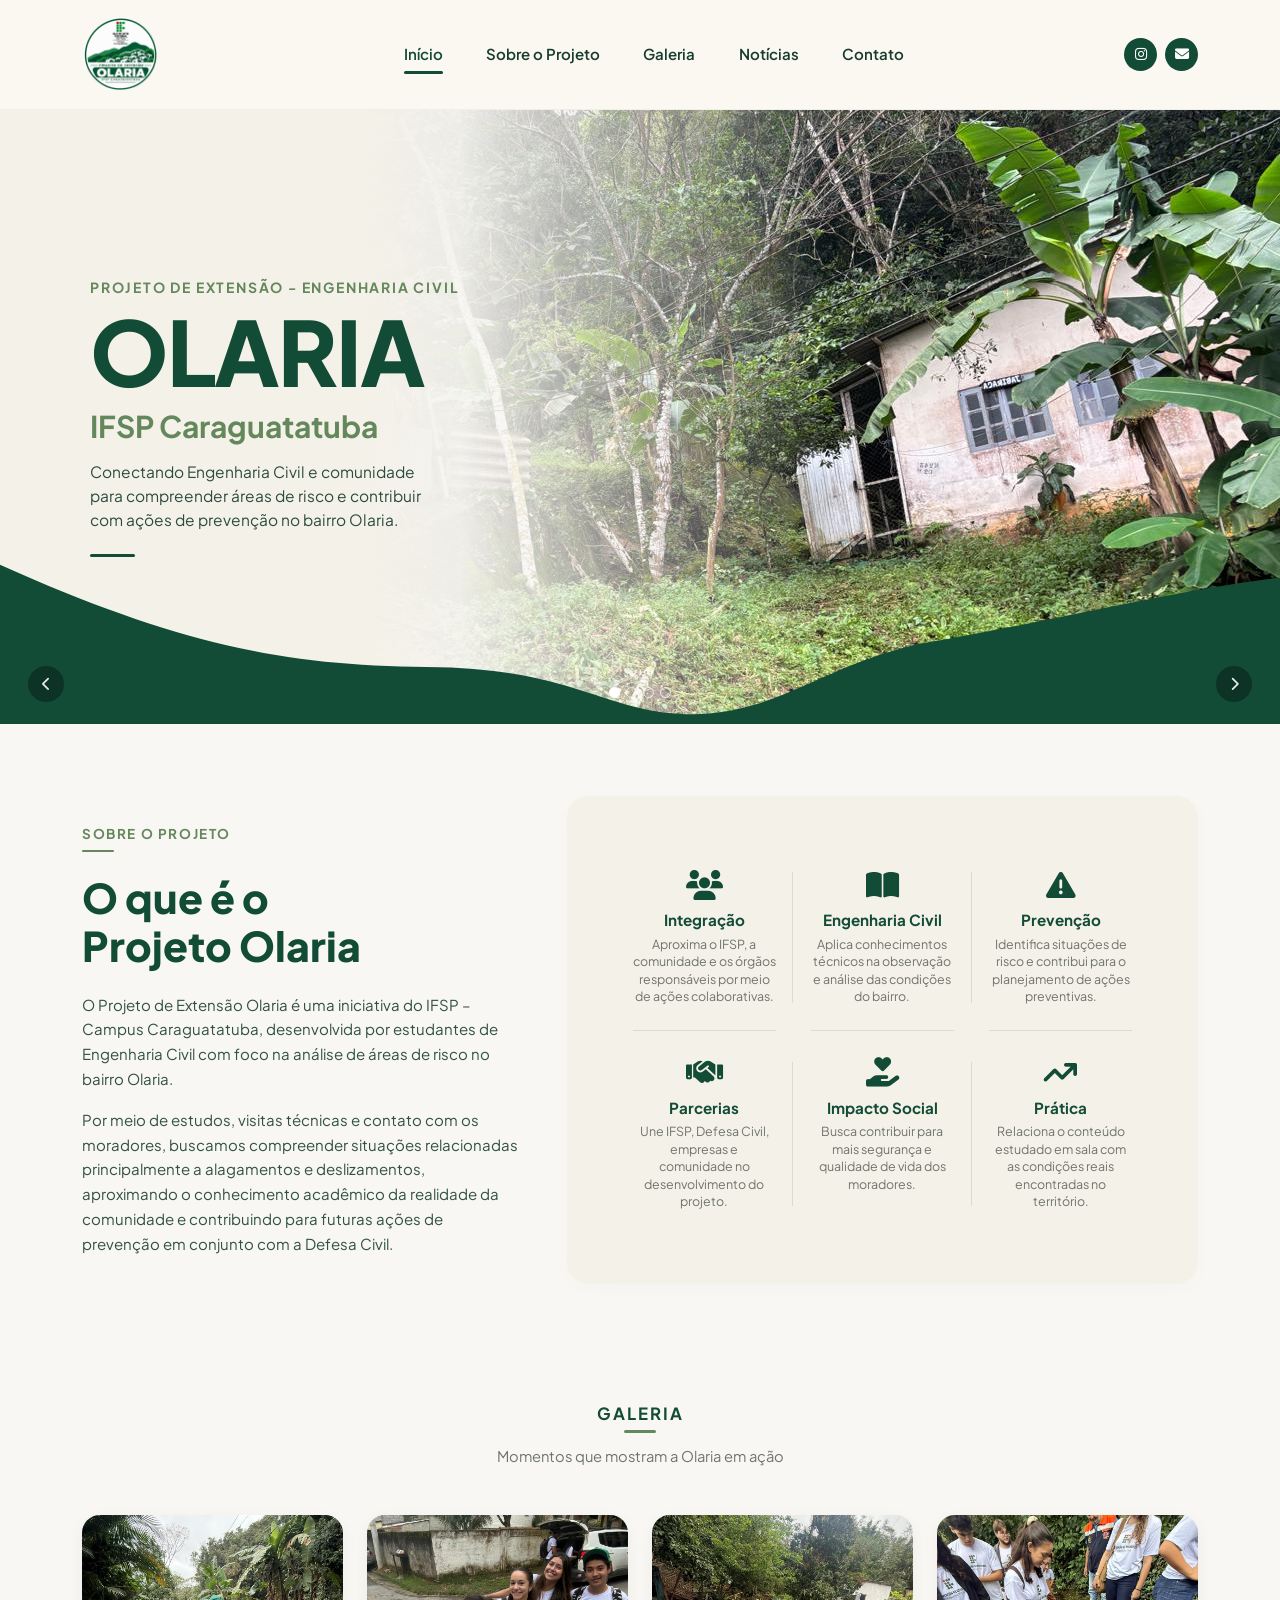
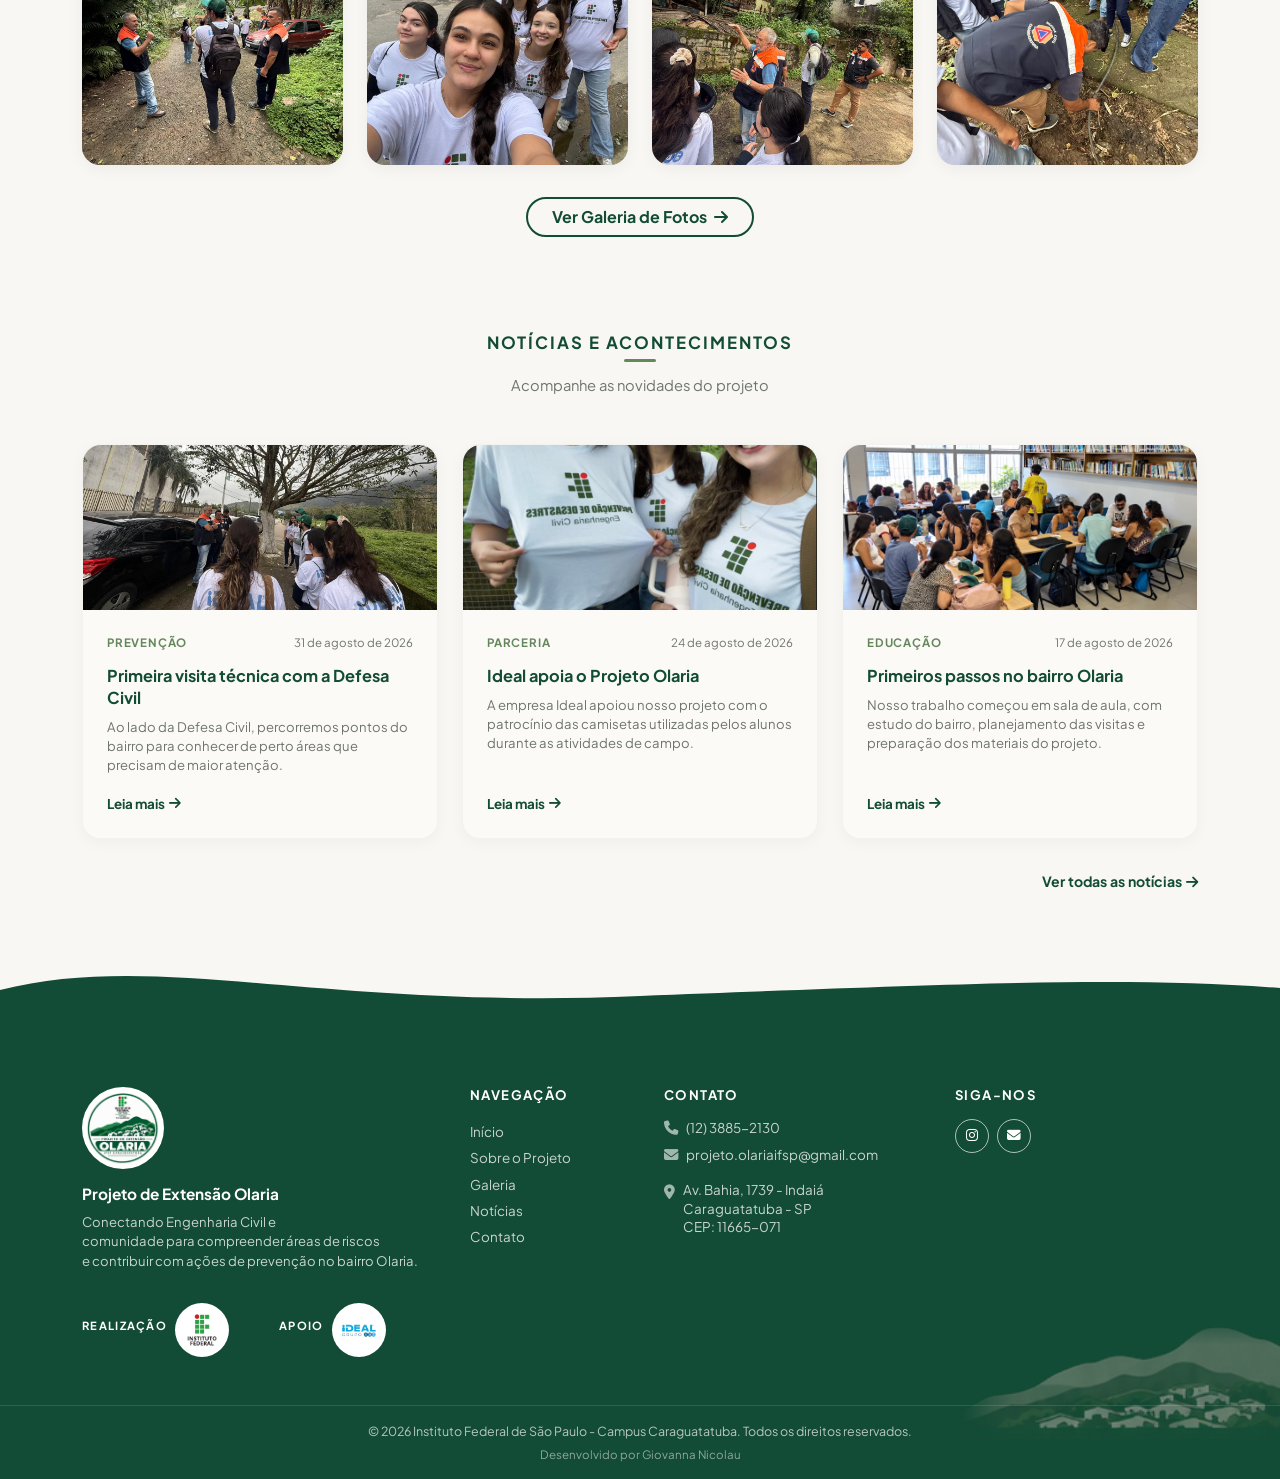
==== index.html @ b172d2f8 "comentei o parceiro2" ====
<!doctype html>
<html lang="pt-br">
  <head>
    <meta charset="UTF-8" />
    <meta name="viewport" content="width=device-width, initial-scale=1.0" />
    <title>Projeto de Extensão Olaria – IFSP Caraguatatuba</title>
    <meta name="description" content="Projeto de Extensão Olaria do IFSP Caraguatatuba: estudantes de Engenharia Civil analisam áreas de risco, alagamentos e deslizamentos no bairro Olaria com a comunidade e a Defesa Civil." />
    <meta name="robots" content="index, follow" />
    <link rel="canonical" href="https://projetoextensaoolaria.vercel.app/" />
    <meta property="og:type" content="website" />
    <meta property="og:locale" content="pt_BR" />
    <meta property="og:title" content="Projeto de Extensão Olaria – IFSP Caraguatatuba" />
    <meta property="og:description" content="Engenharia Civil, comunidade e Defesa Civil juntas na prevenção de riscos no bairro Olaria." />
    <meta property="og:url" content="https://projetoextensaoolaria.vercel.app/" />
    <meta property="og:image" content="https://projetoextensaoolaria.vercel.app/img/galeria22.jpeg" />
    <meta name="twitter:card" content="summary_large_image" />
    <meta name="twitter:title" content="Projeto de Extensão Olaria – IFSP Caraguatatuba" />
    <meta name="twitter:description" content="Conheça as ações de Engenharia Civil e prevenção de riscos no bairro Olaria." />
    <meta name="twitter:image" content="https://projetoextensaoolaria.vercel.app/img/galeria22.jpeg" />
    <script type="application/ld+json">
      {
        "@context": "https://schema.org",
        "@graph": [
          {
            "@type": "EducationalOrganization",
            "@id": "https://projetoextensaoolaria.vercel.app/#projeto",
            "name": "Projeto de Extensão Olaria",
            "description": "Iniciativa do IFSP Caraguatatuba desenvolvida por estudantes de Engenharia Civil para analisar áreas de risco e contribuir com ações de prevenção no bairro Olaria.",
            "url": "https://projetoextensaoolaria.vercel.app/",
            "parentOrganization": {
              "@type": "CollegeOrUniversity",
              "name": "Instituto Federal de São Paulo - Campus Caraguatatuba"
            },
            "sameAs": ["https://www.instagram.com/projeto.olaria_ifsp/"]
          },
          {
            "@type": "WebSite",
            "@id": "https://projetoextensaoolaria.vercel.app/#website",
            "name": "Projeto de Extensão Olaria",
            "url": "https://projetoextensaoolaria.vercel.app/",
            "inLanguage": "pt-BR",
            "publisher": { "@id": "https://projetoextensaoolaria.vercel.app/#projeto" }
          }
        ]
      }
    </script>

    <!-- Google Fonts: Plus Jakarta Sans -->
    <link rel="preconnect" href="https://fonts.googleapis.com" />
    <link rel="preconnect" href="https://fonts.gstatic.com" crossorigin />
    <link
      href="https://fonts.googleapis.com/css2?family=Plus+Jakarta+Sans:wght@400;500;600;700;800&display=swap"
      rel="stylesheet"
    />

    <!-- Bootstrap 5.3.8 CSS CDN -->
    <link
      rel="stylesheet"
      href="https://cdn.jsdelivr.net/npm/bootstrap@5.3.8/dist/css/bootstrap.min.css"
    />

    <!-- Font Awesome 6.7.2 CDN -->
    <link
      rel="stylesheet"
      href="https://cdnjs.cloudflare.com/ajax/libs/font-awesome/6.7.2/css/all.min.css"
    />

    <!-- Estilos Customizados -->
    <link rel="stylesheet" href="style.css" />
  </head>

  <body>
    <!-- ==========================================================================
         CABEÇALHO / NAVEGAÇÃO
         ========================================================================== -->
    <header class="site-header sticky-top">
      <nav
        class="navbar navbar-expand-lg navbar-light py-2 py-lg-3"
        aria-label="Navegação Principal"
      >
        <div
          class="container-xl d-flex align-items-center justify-content-between"
        >
          <!-- LOGOTIPO -->
          <a
            href="#inicio"
            class="navbar-brand p-0 me-2 me-lg-4"
            aria-label="Página Inicial - Projeto Olaria"
          >
            <img
              src="img/logo.png"
              alt="Projeto de Extensão Olaria - IFSP"
              class="navbar-logo"
              width="80"
              height="80"
            />
          </a>

          <!-- BOTÃO MENU MOBILE -->
          <button
            class="navbar-toggler border-0 shadow-none"
            type="button"
            data-bs-toggle="collapse"
            data-bs-target="#menuPrincipal"
            aria-controls="menuPrincipal"
            aria-expanded="false"
            aria-label="Abrir menu de navegação"
          >
            <span class="navbar-toggler-icon"></span>
          </button>

          <!-- LINKS DE NAVEGAÇÃO -->
          <div
            class="collapse navbar-collapse justify-content-center"
            id="menuPrincipal"
          >
            <ul class="navbar-nav gap-lg-3 my-2 my-lg-0 text-center">
              <li class="nav-item">
                <a class="nav-link active fw-semibold" href="index.html">Início</a>
              </li>
              <li class="nav-item">
                <a class="nav-link fw-semibold" href="#sobre"
                  >Sobre o Projeto</a
                >
              </li>
              <li class="nav-item">
                <a class="nav-link fw-semibold" href="galeria.html">Galeria</a>
              </li>
              <li class="nav-item">
                <a class="nav-link fw-semibold" href="noticias.html">Notícias</a>
              </li>
              <li class="nav-item">
                <a class="nav-link fw-semibold" href="#contato">Contato</a>
              </li>
            </ul>
          </div>

          <!-- REDES SOCIAIS -->
          <div class="d-none d-lg-flex align-items-center gap-2">
            <a
              href="https://www.instagram.com/projeto.olaria_ifsp?stkn=ejh3YmtyMnZ1MmV5"
              target="_blank"
              rel="noopener noreferrer"
              class="header-social-btn"
              aria-label="Instagram do projeto"
            >
              <i class="fa-brands fa-instagram"></i>
            </a>

            <a
              href="mailto:projeto.olariaifsp@gmail.com"
              class="header-social-btn"
              aria-label="Enviar e-mail para o projeto"
            >
              <i class="fa-solid fa-envelope"></i>
            </a>
          </div>
        </div>
      </nav>
    </header>

    <main>
      <!-- ==========================================================================
           BANNER PRINCIPAL / CARROSSEL
           ========================================================================== -->
      <section
        id="bannerOlaria"
        class="carousel slide carousel-fade banner"
        data-bs-ride="carousel"
        data-bs-interval="6000"
        aria-label="Destaques do Projeto Olaria"
      >
        <!-- Indicadores (4 bolinhas da base) -->
        <div class="carousel-indicators">
          <button
            type="button"
            data-bs-target="#bannerOlaria"
            data-bs-slide-to="0"
            class="active"
            aria-current="true"
            aria-label="Slide 1"
          ></button>
          <button
            type="button"
            data-bs-target="#bannerOlaria"
            data-bs-slide-to="1"
            aria-label="Slide 2"
          ></button>
          <button
            type="button"
            data-bs-target="#bannerOlaria"
            data-bs-slide-to="2"
            aria-label="Slide 3"
          ></button>
          <button
            type="button"
            data-bs-target="#bannerOlaria"
            data-bs-slide-to="3"
            aria-label="Slide 4"
          ></button>
        </div>

        <div class="carousel-inner">
          <!-- Slide 1 (Fiel ao Mockup) -->
          <div class="carousel-item active">
            <img
              src="img/galeria22.jpeg"
              class="banner-foto img-h position-rb"
              alt="Casas do bairro Olaria cercadas por montanhas e vegetação"
            />

            <div
              class="container-xl h-100 position-relative z-2 d-flex align-items-center"
            >
              <div class="banner-conteudo">
                <p class="banner-etiqueta">PROJETO DE EXTENSÃO - ENGENHARIA CIVIL</p>
                <h1 class="banner-titulo">OLARIA</h1>
                <h2 class="banner-subtitulo">IFSP Caraguatatuba</h2>
                <p class="banner-descricao">
                  Conectando Engenharia Civil e comunidade para compreender áreas de risco e contribuir com ações de prevenção no bairro Olaria.
                </p>
                <div class="banner-detalhe" aria-hidden="true"></div>
              </div>
            </div>
          </div>

          <!-- Slide 2 -->
          <div class="carousel-item">
            <img
              src="img/noticia3.jpeg"
              class="banner-foto"
              alt="Visão panorâmica da comunidade da Olaria"
            />

            <div
              class="container-xl h-100 position-relative z-2 d-flex align-items-center"
            >
              <div class="banner-conteudo">
                <p class="banner-etiqueta">PREVENÇÃO E COMUNIDADE</p>
                <h2 class="banner-titulo">PROTEÇÃO</h2>
                <h3 class="banner-subtitulo">Conhecer para prevenir</h3>
                <p class="banner-descricao">
                  Identificando áreas de risco e aproximando Engenharia Civil, Defesa Civil e comunidade para contribuir com a segurança dos moradores do bairro Olaria.
                </p>
                <div class="banner-detalhe" aria-hidden="true"></div>
              </div>
            </div>
          </div>

          <!-- Slide 3 -->
          <div class="carousel-item">
            <img
              src="img/galeria23.jpeg"
              class="banner-foto position-b img-h"
              alt="Visão panorâmica da comunidade da Olaria"
            />

            <div
              class="container-xl h-100 position-relative z-2 d-flex align-items-center"
            >
              <div class="banner-conteudo">
                <p class="banner-etiqueta">ENGENHARIA E PREVENÇÃO</p>
                <h2 class="banner-titulo">SEGURANÇA</h2>
                <h3 class="banner-subtitulo">Conhecer o território para agir</h3>
                <p class="banner-descricao">
                  Estudamos as áreas de risco do bairro Olaria para compreender situações de alagamento e deslizamento e contribuir com futuras ações de prevenção.
                </p>
                <div class="banner-detalhe" aria-hidden="true"></div>
              </div>
            </div>
          </div>

          <!-- Slide 4 -->
          <div class="carousel-item">
            <img
              src="img/galeria6.jpeg"
              class="banner-foto"
              alt="Visão panorâmica da comunidade da Olaria"
            />

            <div
              class="container-xl h-100 position-relative z-2 d-flex align-items-center"
            >
              <div class="banner-conteudo">
                <p class="banner-etiqueta">CONHECIMENTO EM AÇÃO</p>
                <h2 class="banner-titulo">PREVENÇÃO</h2>
                <h3 class="banner-subtitulo">Engenharia próxima da comunidade</h3>
                <p class="banner-descricao">
                  Levamos o conhecimento da Engenharia Civil para o território, buscando compreender os riscos do bairro e contribuir com soluções ao lado da Defesa Civil e dos moradores.
                </p>
                <div class="banner-detalhe" aria-hidden="true"></div>
              </div>
            </div>
          </div>
        </div>

        <!-- Curva verde orgânica inferior -->
        <svg
          class="banner-onda"
          viewBox="0 0 1440 160"
          preserveAspectRatio="none"
          aria-hidden="true"
        >
          <path
            d="M 0,11 C 200,85 320,105 480,106 C 650,107 680,150 780,150 C 880,150 940,95 1060,81 C 1200,60 1340,32 1440,23 L 1440,160 L 0,160 Z"
          />
        </svg>

        <!-- Botão Slide Anterior -->
        <button
          class="carousel-control-prev"
          type="button"
          data-bs-target="#bannerOlaria"
          data-bs-slide="prev"
          aria-label="Slide anterior"
        >
          <i class="fa-solid fa-chevron-left"></i>
        </button>

        <!-- Botão Próximo Slide -->
        <button
          class="carousel-control-next"
          type="button"
          data-bs-target="#bannerOlaria"
          data-bs-slide="next"
          aria-label="Próximo slide"
        >
          <i class="fa-solid fa-chevron-right"></i>
        </button>
      </section>

      <!-- ==========================================================================
           SEÇÃO: SOBRE O PROJETO
           ========================================================================== -->
      <section id="sobre" class="section-sobre py-5">
        <div class="container-xl py-lg-4">
          <div class="row align-items-center g-4 g-lg-5">
            <!-- Coluna de Texto à Esquerda -->
            <div class="col-lg-5">
              <span class="section-tag">SOBRE O PROJETO</span>
              <div class="section-tag-line"></div>

              <h2 class="sobre-title">O que é o<br />Projeto Olaria</h2>

              <p class="sobre-paragrafo mb-3">
                O Projeto de Extensão Olaria é uma iniciativa do IFSP – Campus Caraguatatuba, desenvolvida por estudantes de Engenharia Civil com foco na análise de áreas de risco no bairro Olaria.
              </p>

              <p class="sobre-paragrafo mb-0">
                Por meio de estudos, visitas técnicas e contato com os moradores, buscamos compreender situações relacionadas principalmente a alagamentos e deslizamentos, aproximando o conhecimento acadêmico da realidade da comunidade e contribuindo para futuras ações de prevenção em conjunto com a Defesa Civil.
              </p>
            </div>

            <!-- Coluna de Destaques à Direita (Grade Bege) -->
            <div class="col-lg-7" id="atividades">
              <div class="sobre-features-card p-3 p-sm-4 p-md-5">
                <div class="sobre-grid">
                  <!-- 1. Integração -->
                  <div class="sobre-grid-item text-center">
                    <i
                      class="fa-solid fa-users sobre-icon"
                      aria-hidden="true"
                    ></i>
                    <h3 class="sobre-item-title">Integração</h3>
                    <p class="sobre-item-desc">
                      Aproxima o IFSP, a comunidade e os órgãos responsáveis por meio de ações colaborativas.
                    </p>
                  </div>

                  <!-- 2. Educação -->
                  <div class="sobre-grid-item text-center">
                    <i
                      class="fa-solid fa-book-open sobre-icon"
                      aria-hidden="true"
                    ></i>
                    <h3 class="sobre-item-title">Engenharia Civil</h3>
                    <p class="sobre-item-desc">
                      Aplica conhecimentos técnicos na observação e análise das condições do bairro.
                    </p>
                  </div>

                  <!-- 3. Sustentabilidade -->
                  <div class="sobre-grid-item text-center">
                    <i class="fa-solid fa-triangle-exclamation sobre-icon" aria-hidden="true"></i>
                    <h3 class="sobre-item-title">Prevenção</h3>
                    <p class="sobre-item-desc">
                      Identifica situações de risco e contribui para o planejamento de ações preventivas.
                    </p>
                  </div>

                  <!-- 4. Parcerias -->
                  <div class="sobre-grid-item text-center">
                    <i
                      class="fa-solid fa-handshake sobre-icon"
                      aria-hidden="true"
                    ></i>
                    <h3 class="sobre-item-title">Parcerias</h3>
                    <p class="sobre-item-desc">
                      Une IFSP, Defesa Civil, empresas e comunidade no desenvolvimento do projeto.
                    </p>
                  </div>

                  <!-- 5. Impacto Social -->
                  <div class="sobre-grid-item text-center">
                    <i
                      class="fa-solid fa-hand-holding-heart sobre-icon"
                      aria-hidden="true"
                    ></i>
                    <h3 class="sobre-item-title">Impacto Social</h3>
                    <p class="sobre-item-desc">
                      Busca contribuir para mais segurança e qualidade de vida dos moradores.
                    </p>
                  </div>

                  <!-- 6. Desenvolvimento Local -->
                  <div class="sobre-grid-item text-center">
                    <i
                      class="fa-solid fa-arrow-trend-up sobre-icon"
                      aria-hidden="true"
                    ></i>
                    <h3 class="sobre-item-title">Prática</h3>
                    <p class="sobre-item-desc">
                      Relaciona o conteúdo estudado em sala com as condições reais encontradas no território.
                    </p>
                  </div>
                </div>
              </div>
            </div>
          </div>
        </div>
      </section>

      <!-- ==========================================================================
           SEÇÃO: GALERIA
           ========================================================================== -->
      <section id="galeria" class="section-galeria py-5">
        <div class="container-xl">
          <!-- Cabeçalho da Seção Centralizado -->
          <div class="text-center mb-4 mb-lg-5">
            <h2 class="section-heading">GALERIA</h2>
            <div class="heading-line mx-auto"></div>
            <p class="section-subtitle mb-0">
              Momentos que mostram a Olaria em ação
            </p>
          </div>

          <!-- Linha com as 4 Imagens + Botão de Avançar -->
          <div class="position-relative">
            <div class="row g-3 g-md-4" id="galeriaRow">
            </div>

            <!-- Botão Circular Verde de Avançar-->
            <!--<button
              class="gallery-nav-btn d-none d-md-flex"
              id="btnGaleriaNext"
              type="button"
              aria-label="Ver mais fotos da galeria"
            >
              <i class="fa-solid fa-arrow-right"></i>
            </button> -->
          </div>

          <!-- Indicadores de Cápsula da Galeria -->
          <!--<div class="gallery-indicators-wrap" id="galeriaIndicators">
            <span
              class="gallery-dot active"
              data-index="0"
              role="button"
              aria-label="Grupo 1 de fotos"
            ></span>
            <span
              class="gallery-dot"
              data-index="1"
              role="button"
              aria-label="Grupo 2 de fotos"
            ></span>
            <span
              class="gallery-dot"
              data-index="2"
              role="button"
              aria-label="Grupo 3 de fotos"
            ></span>
            <span
              class="gallery-dot"
              data-index="3"
              role="button"
              aria-label="Grupo 4 de fotos"
            ></span>
          </div> -->

          <!-- Botão para acessar a página de galeria -->
          <div class="text-center mt-4 pt-2">
            <a
              href="galeria.html"
              class="btn rounded-pill px-4 fw-bold"
              style="border: 2px solid var(--verde-escuro); color: var(--verde-escuro);"
            >
              Ver Galeria de Fotos <i class="fa-solid fa-arrow-right ms-1"></i>
            </a>
          </div>
        </div>
      </section>

      <!-- ==========================================================================
           SEÇÃO: NOTÍCIAS E ACONTECIMENTOS
           ========================================================================== -->
      <section id="noticias" class="section-noticias py-5">
        <div class="container-xl">
          <!-- Cabeçalho Centralizado -->
          <div class="text-center mb-4 mb-lg-5">
            <h2 class="section-heading">NOTÍCIAS E ACONTECIMENTOS</h2>
            <div class="heading-line mx-auto"></div>
            <p class="section-subtitle mb-0">
              Acompanhe as novidades do projeto
            </p>
          </div>

          <!-- Grade de Notícias (Carregada Dinamicamente via JS com foreach: últimas 3 primeiro) -->
          <div class="row g-4" id="containerNoticiasHome">
            <!-- Cards inseridos dinamicamente pelo main.js -->
          </div>

          <!-- Link: Ver todas as notícias -->
          <div class="d-flex justify-content-end mt-4 pt-2">
            <a
              href="noticias.html"
              class="view-all-news fw-bold text-decoration-none"
            >
              Ver todas as notícias <i class="fa-solid fa-arrow-right ms-1"></i>
            </a>
          </div>
        </div>
      </section>
    </main>

    <!-- ==========================================================================
         RODAPÉ (FOOTER)
         ========================================================================== -->
    <!-- Onda superior do rodapé -->
    <svg
      class="footer-onda"
      viewBox="0 0 1440 50"
      preserveAspectRatio="none"
      aria-hidden="true"
    >
      <path
        d="M 0,25 C 180,5 360,35 720,28 C 1080,22 1260,18 1440,24 L 1440,50 L 0,50 Z"
      />
    </svg>

    <footer id="contato" class="site-footer text-white position-relative">
      <div class="container-xl py-5 position-relative z-2">
        <div class="row g-4 g-lg-5 align-items-start">
          <!-- Coluna 1: Logo e Descrição -->
          <div class="col-lg-4 col-md-6">
            <div class="d-flex flex-column">
              <div class="mb-3">
                <img
                  src="img/logo.png"
                  alt="Logotipo do Projeto Olaria"
                  class="footer-logo-img"
                  width="82"
                  height="82"
                />
              </div>

              <h4 class="footer-brand-title fw-bold mb-2">
                Projeto de Extensão Olaria
              </h4>
              <p class="footer-text mb-0">
                Conectando Engenharia Civil e<br />
                comunidade para compreender áreas de riscos<br />
                e contribuir com ações de prevenção no bairro Olaria.
              </p>

              <div class="d-flex" style="gap: 50px;">
                <div class="footer-apoio mt-4 d-flex align-items-center gap-2"><span class="footer-apoio-titulo">REALIZAÇÃO</span>
                  <div class="footer-apoio-logo mt-2">
                    <a href="https://www.ifspcaraguatatuba.edu.br/" target="_blank"><img src="img/ifsp.png" alt="IFSP"/></a>
                  </div> 
                </div>
                <div class="footer-apoio mt-4 d-flex align-items-center gap-2"><span class="footer-apoio-titulo">APOIO</span>
                  <div class="footer-apoio-logo mt-2">
                    <a href="https://idealgrupo.com.br/" target="_blank"><img src="img/parceiro.png" alt="Ideal"/></a>
                  </div>
                  <!-- <div class="footer-apoio-logo mt-2">
                    <a href="https://idealgrupo.com.br/" target="_blank"><img src="img/parceiro2.jpg" alt="Ideal"/></a>
                  </div> -->
                </div>
              </div>
            </div>
          </div>

          <!-- Coluna 2: Navegação -->
          <div class="col-lg-2 col-md-6 col-6">
            <h5 class="footer-col-title fw-bold text-uppercase mb-3">
              NAVEGAÇÃO
            </h5>
            <ul class="list-unstyled footer-links mb-0">
              <li><a href="index.html">Início</a></li>
              <li><a href="#sobre">Sobre o Projeto</a></li>
              <li><a href="#galeria">Galeria</a></li>
              <li><a href="#noticias">Notícias</a></li>
              <li><a href="#contato">Contato</a></li>
            </ul>
          </div>

          <!-- Coluna 3: Contato -->
          <div class="col-lg-3 col-md-6 col-6">
            <h5 class="footer-col-title fw-bold text-uppercase mb-3">
              CONTATO
            </h5>
            <ul class="list-unstyled footer-contact mb-0">
              <li class="mb-2 d-flex align-items-center">
                <i class="fa-solid fa-phone me-2" aria-hidden="true"></i>
                <span>(12) 3885-2130</span>
              </li>
              <li class="mb-3 d-flex align-items-center">
                <i class="fa-solid fa-envelope me-2" aria-hidden="true"></i>
                <span>projeto.olariaifsp@gmail.com</span>
              </li>
              <li class="d-flex align-items-start">
                <i
                  class="fa-solid fa-location-dot me-2 mt-1"
                  aria-hidden="true"
                ></i>
                <span>
                  Av. Bahia, 1739 - Indaiá<br />
                  Caraguatatuba - SP<br />
                  CEP: 11665-071
                </span>
              </li>
            </ul>
          </div>

          <!-- Coluna 4: Siga-nos -->
          <div class="col-lg-3 col-md-6">
            <h5 class="footer-col-title fw-bold text-uppercase mb-3">
              SIGA-NOS
            </h5>
            <div class="d-flex gap-2">
              <a
                href="https://www.instagram.com/projeto.olaria_ifsp?stkn=ejh3YmtyMnZ1MmV5"
                target="_blank"
                rel="noopener noreferrer"
                class="footer-social-btn"
                aria-label="Instagram"
              >
                <i class="fa-brands fa-instagram"></i>
              </a>
              <a
                href="mailto:projeto.olariaifsp@gmail.com"
                class="footer-social-btn"
                aria-label="E-mail"
              >
                <i class="fa-solid fa-envelope"></i>
              </a>
            </div>
          </div>
        </div>
      </div>

      <!-- Direitos Autorais -->
      <div class="footer-bottom py-3 text-center position-relative z-2">
        <div class="container-xl">
          <p class="mb-0 copyright-text">
            © 2026 Instituto Federal de São Paulo - Campus Caraguatatuba. 
            Todos os direitos reservados.
          </p>
          <p class="mb-0 copyright-text" style="padding: 5px 0 0 0;">
            Desenvolvido por Giovanna Nicolau
          </p>
        </div>
      </div>
    </footer>

    <!-- ==========================================================================
         SCRIPTS: BOOTSTRAP 5.3.8 + JS CUSTOMIZADO
         ========================================================================== -->
    <script src="https://cdn.jsdelivr.net/npm/bootstrap@5.3.8/dist/js/bootstrap.bundle.min.js"></script>
    <script src="dados-noticias.js"></script>
    <script src="dados-galeria.js"></script>
    <script src="dados-galeriahome.js"></script>
    <script src="main.js"></script>
  </body>
</html>
---- style.css ----
* {
  margin: 0;
  padding: 0;
  box-sizing: border-box;
}

:root {
  --verde-principal: #0b5d3b;
  --verde-escuro: #124b36;
  --verde-claro: #65875c;
  --verde-medio: #2f7d4a;
  --verde-suave: #6fa56f;

  --off-white: #faf8f1;
  --creme: #f4f1e8;
  --branco: #ffffff;
  --fundo: #f8f7f3;

  --texto-principal: #173b2d;
  --texto-secundario: #6f746e;
}

html {
  scroll-behavior: smooth;
}

body {
  font-family:
    "Plus Jakarta Sans",
    system-ui,
    -apple-system,
    sans-serif;
  background-color: var(--fundo);
  color: var(--texto-principal);
  overflow-x: hidden;
}

/* ==========================================================================
   1. NAVBAR / HEADER
   ========================================================================== */
.site-header {
  background-color: var(--off-white);
  border-bottom: 1px solid rgba(0, 0, 0, 0.04);
  z-index: 1030;
}

.navbar-logo {
  height: clamp(65px, 6vw, 82px);
  width: auto;
  object-fit: contain;
}

.site-header .nav-link {
  color: var(--texto-principal);
  font-size: 0.94rem;
  position: relative;
  padding: 0.5rem 0.85rem !important;
  transition: color 0.2s ease;
}

.site-header .nav-link:hover,
.site-header .nav-link:focus,
.site-header .nav-link.active {
  color: var(--verde-escuro);
}

/* Linha verde do item ativo */
.site-header .nav-link.active::after {
  content: "";
  position: absolute;
  bottom: 0;
  left: 0.85rem;
  right: 0.85rem;
  height: 2.5px;
  background-color: var(--verde-escuro);
  border-radius: 2px;
}

/* Botões circulares das redes sociais no header */
.header-social-btn {
  width: 33px;
  height: 33px;
  border-radius: 50%;
  background-color: var(--verde-escuro);
  color: var(--branco) !important;
  display: inline-flex;
  align-items: center;
  justify-content: center;
  font-size: 0.88rem;
  text-decoration: none;
  transition:
    transform 0.2s ease,
    background-color 0.2s ease;
}

.header-social-btn:hover {
  background-color: var(--verde-principal);
  transform: translateY(-2px);
}

/* ==========================================================================
   2. BANNER / CARROSSEL PRINCIPAL
   ========================================================================== */
.banner {
  position: relative;
  overflow: hidden;
  background-color: var(--fundo);
}

.banner .carousel-item {
  position: relative;
  height: clamp(480px, 48vw, 680px);
}

.img-h{
  transform: scaleX(-1);
}
.banner-foto {
  position: absolute;
  inset: 0;
  width: 100%;
  height: 100%;
  object-fit: cover;

  /* Prioriza um pouco mais a parte direita da fotografia */
  object-position: 62% right;

  /* Garante que a fotografia mantenha suas cores originais */
  opacity: 1;
  filter: none;
}

/* Gradiente de transição entre o fundo claro e a imagem */
.banner .carousel-item::after {
  content: "";
  position: absolute;
  inset: 0;
  z-index: 1;
  background: linear-gradient(
    to right,
    var(--creme) 0%,
    var(--creme) 28%,
    rgba(248, 247, 243, 0.94) 36%,
    rgba(248, 247, 243, 0.55) 48%,
    rgba(248, 247, 243, 0) 65%
  );
}

.banner-conteudo {
  position: relative;
  z-index: 2;
  max-width: 480px;
  padding-left: 0.5rem;
}

.banner-etiqueta {
  color: var(--verde-claro);
  font-size: 14px;
  font-weight: 700;
  letter-spacing: 1.8px;
  text-transform: uppercase;
  margin-bottom: 10px;
}

.banner-titulo {
  color: var(--verde-escuro);
  font-size: clamp(48px, 7vw, 92px);
  line-height: 0.95;
  font-weight: 800;
  letter-spacing: -2px;
  margin-bottom: 14px;
}

.banner-subtitulo {
  color: var(--verde-claro);
  font-size: clamp(20px, 2.4vw, 30px);
  font-weight: 700;
  margin-bottom: 16px;
}

.banner-descricao {
  max-width: 360px;
  font-size: 15.5px;
  line-height: 1.55;
  color: var(--texto-principal);
  opacity: 0.9;
  margin-bottom: 0;
}

.banner-detalhe {
  width: 45px;
  height: 3px;
  margin-top: 22px;
  background: var(--verde-escuro);
  border-radius: 2px;
}

/* Onda orgânica inferior verde escura */
.banner-onda {
  position: absolute;
  bottom: -1px;
  left: 0;
  width: 100%;
  height: 28%;
  min-height: 90px;
  z-index: 3;
  pointer-events: none;
  fill: var(--verde-escuro);
}

/* Setas de navegação do carrossel na base */
.banner .carousel-control-prev,
.banner .carousel-control-next {
  top: auto;
  bottom: 22px;
  width: 36px;
  height: 36px;
  border-radius: 50%;
  background: rgba(0, 0, 0, 0.35);
  opacity: 0.9;
  z-index: 5;
  transition: all 0.2s ease;
  border: none;
}

.banner .carousel-control-prev:hover,
.banner .carousel-control-next:hover {
  background: rgba(0, 0, 0, 0.6);
  opacity: 1;
}

.banner .carousel-control-prev {
  left: 28px;
}

.banner .carousel-control-next {
  right: 28px;
}

.banner .carousel-control-prev i,
.banner .carousel-control-next i {
  font-size: 14px;
  color: var(--branco);
}

/* Indicadores de bolinha na base da onda */
.banner .carousel-indicators {
  bottom: 26px;
  margin-bottom: 0;
  z-index: 5;
  gap: 6px;
}

.banner .carousel-indicators button {
  box-sizing: border-box;
  width: 11px;
  height: 11px;
  margin: 0;
  border: 1.5px solid var(--branco);
  border-radius: 50%;
  background: transparent;
  opacity: 0.75;
  transition: all 0.25s ease;
}

.banner .carousel-indicators button.active {
  background: var(--branco);
  opacity: 1;
}

/* ==========================================================================
   3. SEÇÃO: SOBRE O PROJETO
   ========================================================================== */
.section-sobre {
  background-color: var(--fundo);
}

.section-tag {
  color: var(--verde-claro);
  font-size: 13.5px;
  font-weight: 700;
  letter-spacing: 1.6px;
  display: block;
}

.section-tag-line {
  width: 32px;
  height: 2.5px;
  background-color: var(--verde-claro);
  margin-top: 6px;
  margin-bottom: 22px;
  border-radius: 2px;
}

.sobre-title {
  color: var(--verde-escuro);
  font-size: clamp(2rem, 3.2vw, 2.65rem);
  font-weight: 800;
  line-height: 1.15;
  margin-bottom: 1.5rem;
}

.sobre-paragrafo {
  color: var(--texto-principal);
  font-size: 0.94rem;
  line-height: 1.65;
  opacity: 0.88;
}

/* Card bege com a grade de 6 destaques */
.sobre-features-card {
  background-color: var(--creme);
  border-radius: 22px;
  box-shadow: 0 4px 20px rgba(0, 0, 0, 0.02);
}

.sobre-grid {
  display: grid;
  grid-template-columns: repeat(3, 1fr);
  position: relative;
}

.sobre-grid-item {
  padding: 1.6rem 1.1rem;
  position: relative;
  display: flex;
  flex-direction: column;
  align-items: center;
  justify-content: flex-start;
}

/* Divisórias verticais entre colunas */
.sobre-grid-item:not(:nth-child(3n))::after {
  content: "";
  position: absolute;
  top: 15%;
  right: 0;
  bottom: 15%;
  width: 1px;
  background-color: #dfdacd;
}

/* Divisória horizontal entre linha 1 e linha 2 */
.sobre-grid-item:nth-child(-n + 3)::before {
  content: "";
  position: absolute;
  left: 10%;
  right: 10%;
  bottom: 0;
  height: 1px;
  background-color: #dfdacd;
}

.sobre-icon {
  font-size: 1.85rem;
  color: var(--verde-escuro);
  margin-bottom: 0.75rem;
}

.sobre-item-title {
  font-size: 0.95rem;
  font-weight: 700;
  color: var(--verde-escuro);
  margin-bottom: 0.4rem;
}

.sobre-item-desc {
  font-size: 0.78rem;
  line-height: 1.4;
  color: var(--texto-secundario);
  margin-bottom: 0;
}

/* ==========================================================================
   4. SEÇÃO: GALERIA
   ========================================================================== */
.section-galeria {
  background-color: var(--fundo);
}

.section-heading {
  color: var(--verde-escuro);
  font-size: 1.05rem;
  font-weight: 700;
  letter-spacing: 2px;
  margin-bottom: 6px;
}

.heading-line {
  width: 32px;
  height: 2.5px;
  background-color: var(--verde-claro);
  margin-bottom: 12px;
  border-radius: 2px;
}

.section-subtitle {
  color: var(--texto-secundario);
  font-size: 0.92rem;
}

.gallery-card {
  border-radius: 18px;
  overflow: hidden;
  height: clamp(200px, 20vw, 250px);
  background-color: #e8e5dc;
  box-shadow: 0 4px 15px rgba(0, 0, 0, 0.05);
}

.gallery-card img {
  width: 100%;
  height: 100%;
  object-fit: cover;
  transition: transform 0.35s ease;
}

.gallery-card:hover img {
  transform: scale(1.04);
}

/* Botão de avançar na lateral direita da galeria */
.gallery-nav-btn {
  position: absolute;
  right: -16px;
  top: 50%;
  transform: translateY(-50%);
  width: 38px;
  height: 38px;
  border-radius: 50%;
  background-color: var(--verde-escuro);
  color: var(--branco);
  border: none;
  display: flex;
  align-items: center;
  justify-content: center;
  z-index: 10;
  cursor: pointer;
  box-shadow: 0 4px 12px rgba(18, 75, 54, 0.3);
  transition:
    background-color 0.2s ease,
    transform 0.2s ease;
}

.gallery-nav-btn:hover {
  background-color: var(--verde-principal);
  transform: translateY(-50%) scale(1.05);
}

/* Indicadores da galeria (cápsulas) */
.gallery-indicators-wrap {
  display: flex;
  align-items: center;
  justify-content: center;
  gap: 6px;
  margin-top: 1.5rem;
}

.gallery-dot {
  display: inline-block;
  height: 7px;
  border-radius: 4px;
  cursor: pointer;
  transition: all 0.25s ease;
}

.gallery-dot.active {
  width: 22px;
  background-color: var(--verde-escuro);
}

.gallery-dot:not(.active) {
  width: 10px;
  background-color: #d8d6cc;
}

/* ==========================================================================
   5. SEÇÃO: NOTÍCIAS E ACONTECIMENTOS
   ========================================================================== */
.section-noticias {
  background-color: var(--fundo);
}

.news-card {
  background-color: #fbfaf6;
  border-radius: 18px;
  box-shadow: 0 4px 16px rgba(0, 0, 0, 0.035);
  border: 1px solid rgba(0, 0, 0, 0.03);
  transition:
    transform 0.25s ease,
    box-shadow 0.25s ease;
}

.news-card:hover {
  transform: translateY(-4px);
  box-shadow: 0 8px 24px rgba(0, 0, 0, 0.07);
}

.news-img-wrap {
  height: 165px;
  overflow: hidden;
  border-top-left-radius: 18px;
  border-top-right-radius: 18px;
}

.news-img-wrap img {
  width: 100%;
  height: 100%;
  object-fit: cover;
  transition: transform 0.35s ease;
}

.news-card:hover .news-img-wrap img {
  transform: scale(1.04);
}

.news-category {
  color: var(--verde-claro);
  font-size: 0.72rem;
  letter-spacing: 0.8px;
  font-weight: 700;
}

.news-date {
  color: var(--texto-secundario);
  font-size: 0.72rem;
}

.news-title {
  color: var(--verde-escuro);
  font-size: 1.02rem;
  font-weight: 700;
  line-height: 1.35;
  margin-top: 6px;
  margin-bottom: 8px;
}

.news-desc {
  color: var(--texto-secundario);
  font-size: 0.82rem;
  line-height: 1.45;
  margin-bottom: 1.25rem;
}

.news-link {
  color: var(--verde-escuro);
  font-size: 0.84rem;
  display: inline-flex;
  align-items: center;
  transition:
    color 0.2s ease,
    gap 0.2s ease;
}

.news-link i {
  transition: transform 0.2s ease;
}

.news-link:hover {
  color: var(--verde-principal);
}

.news-link:hover i {
  transform: translateX(4px);
}

.view-all-news {
  color: var(--verde-escuro);
  font-size: 0.88rem;
  display: inline-flex;
  align-items: center;
  transition: color 0.2s ease;
}

.view-all-news i {
  transition: transform 0.2s ease;
}

.view-all-news:hover {
  color: var(--verde-principal);
}

.view-all-news:hover i {
  transform: translateX(4px);
}

cite {
  fonte-size: 15px;
}

/* ==========================================================================
   6. RODAPÉ (FOOTER)
   ========================================================================== */
.footer-onda {
  display: block;
  width: 100%;
  height: 100px;
  fill: var(--verde-escuro);
  margin-bottom: -1px;
}

.site-footer {
  background-color: var(--verde-escuro);
  background-image: url("img/footer_art.png");
  background-repeat: no-repeat;
  background-position: right bottom 2.5rem;
  background-size: auto 130px;
}

.footer-logo-img {
  width: 82px;
  height: 82px;
  border-radius: 50%;
  background-color: var(--branco);
  padding: 3px;
  object-fit: contain;
}

.footer-brand-title {
  font-size: 0.96rem;
  color: var(--branco);
}

.footer-text {
  color: #c9d5ce;
  font-size: 0.82rem;
  line-height: 1.5;
}

.footer-col-title {
  color: var(--branco);
  font-size: 0.82rem;
  letter-spacing: 1.4px;
}

.footer-links a {
  color: #c9d5ce;
  text-decoration: none;
  font-size: 0.84rem;
  line-height: 1.95;
  display: block;
  transition: color 0.2s ease;
}

.footer-links a:hover {
  color: var(--branco);
}

.footer-contact li {
  color: #c9d5ce;
  font-size: 0.84rem;
  line-height: 1.4;
}

.footer-contact i {
  color: #a2b7ab;
  font-size: 0.9rem;
}

.footer-social-btn {
  width: 34px;
  height: 34px;
  border-radius: 50%;
  border: 1.2px solid rgba(255, 255, 255, 0.65);
  color: var(--branco) !important;
  display: inline-flex;
  align-items: center;
  justify-content: center;
  font-size: 0.85rem;
  text-decoration: none;
  transition: all 0.2s ease;
}

.footer-social-btn:hover {
  background-color: rgba(255, 255, 255, 0.2);
  border-color: var(--branco);
  transform: translateY(-2px);
}

.footer-bottom {
  border-top: 1px solid rgba(255, 255, 255, 0.12);
}

.copyright-text {
  color: #b7c7be;
  font-size: 0.78rem;
}

.footer-bottom p:last-child {
  font-size: 0.72rem;
  opacity: 0.75;
}

.footer-apoio-titulo {
  display: block;
  color: #ffffff;
  font-size: 0.7rem;
  font-weight: 700;
  letter-spacing: 1.3px;
}

.footer-apoio-logo {
  width: fit-content;
  padding: 8px 8px;
  background-color: #ffffff;
  border-radius: 50px;
}

.footer-apoio-logo img {
  display: block;
  max-width: 90px;
  max-height: 38px;
  object-fit: contain;
}

.footer-contact span {
  overflow-wrap: anywhere;
  word-break: break-word;
}

/* =========================================
   FORMATAÇÃO DAS NOTÍCIAS
========================================= */
.article-body p {
  text-align: justify;
}

/* Corpo do texto */
.noticia-conteudo {
  font-size: 16px;
  line-height: 1.75;
  color: #333333;
}

/* Parágrafos */
.noticia-conteudo p {
  text-align: justify;
  text-justify: inter-word;
  hyphens: auto;

  margin-top: 0;
  margin-bottom: 18px;

  /* Sem recuo no início do parágrafo */
  text-indent: 0;
}

/* Primeiro parágrafo da notícia */
.noticia-conteudo .subtitulo {
  font-size: 16px;
  line-height: 1.75;
  font-weight: 400;
  text-align: justify;
  margin-bottom: 22px;
}

/* Palavras destacadas */
.noticia-conteudo strong {
  font-weight: 600;
  color: inherit;
}

/* Citação */
.noticia-conteudo blockquote {
  margin: 28px 0;
  padding: 18px 22px;

  background-color: var(--creme);
  border-left: 4px solid var(--verde-escuro);
  border-radius: 8px;
}

/* Texto da citação */
.noticia-conteudo blockquote p {
  margin: 0;

  text-align: left;
  text-indent: 0;

  line-height: 1.65;
  font-weight: 600;

  color: var(--verde-escuro);
}

/* =========================================
   RESPONSIVO
========================================= */

@media (max-width: 768px) {
  .noticia-conteudo {
    font-size: 15px;
    line-height: 1.7;
  }

  .noticia-conteudo .lead {
    font-size: 16px;
  }

  .noticia-conteudo p {
    margin-bottom: 16px;
  }

  .noticia-conteudo blockquote {
    margin: 22px 0;
    padding: 16px 18px;
  }
}

/* ==========================================================================
   7. RESPONSIVIDADE (BOOTSTRAP MEDIA QUERIES)
   ========================================================================== */
@media (max-width: 991.98px) {
  .site-header .nav-link.active::after {
    display: none;
  }
  .site-header .nav-link.active {
    font-weight: 700;
  }
  .site-footer {
    background-size: auto 90px;
  }
}

@media (max-width: 767.98px) {
  .banner .carousel-item {
    height: 600px;
  }

  .banner-foto {
    object-position: 62% center;
  }
  .position-r{
    object-position: left;
  }
  .position-rb{
    object-position: left top;
  }
  .position-b{
    object-position: top center;
  }
  .banner .carousel-item::after {
    background: linear-gradient(
      to bottom,
      var(--fundo) 0%,
      rgba(248, 247, 243, 0.96) 28%,
      rgba(248, 247, 243, 0.72) 43%,
      rgba(248, 247, 243, 0.28) 58%,
      transparent 72%
  );
  }

  .banner-conteudo {
    max-width: 100%;
    padding: 30px 16px 0;
  }

  .banner-titulo {
    font-size: clamp(40px, 11vw, 56px);
  }

  .banner-subtitulo {
    font-size: 22px;
  }

  .banner-onda {
    height: 18%;
  }

  .sobre-grid {
    grid-template-columns: 1fr;
  }

  .sobre-grid-item:not(:nth-child(3n))::after {
    display: none;
  }

  .sobre-grid-item:not(:last-child)::before {
    content: "";
    position: absolute;
    left: 12%;
    right: 12%;
    bottom: 0;
    height: 1px;
    background-color: #dfdacd;
  }

  .gallery-nav-btn {
    display: none !important;
  }

  .site-footer {
    background-image: none;
  }

  .banner .carousel-item > .container-xl {
    height: auto !important;
  }
}
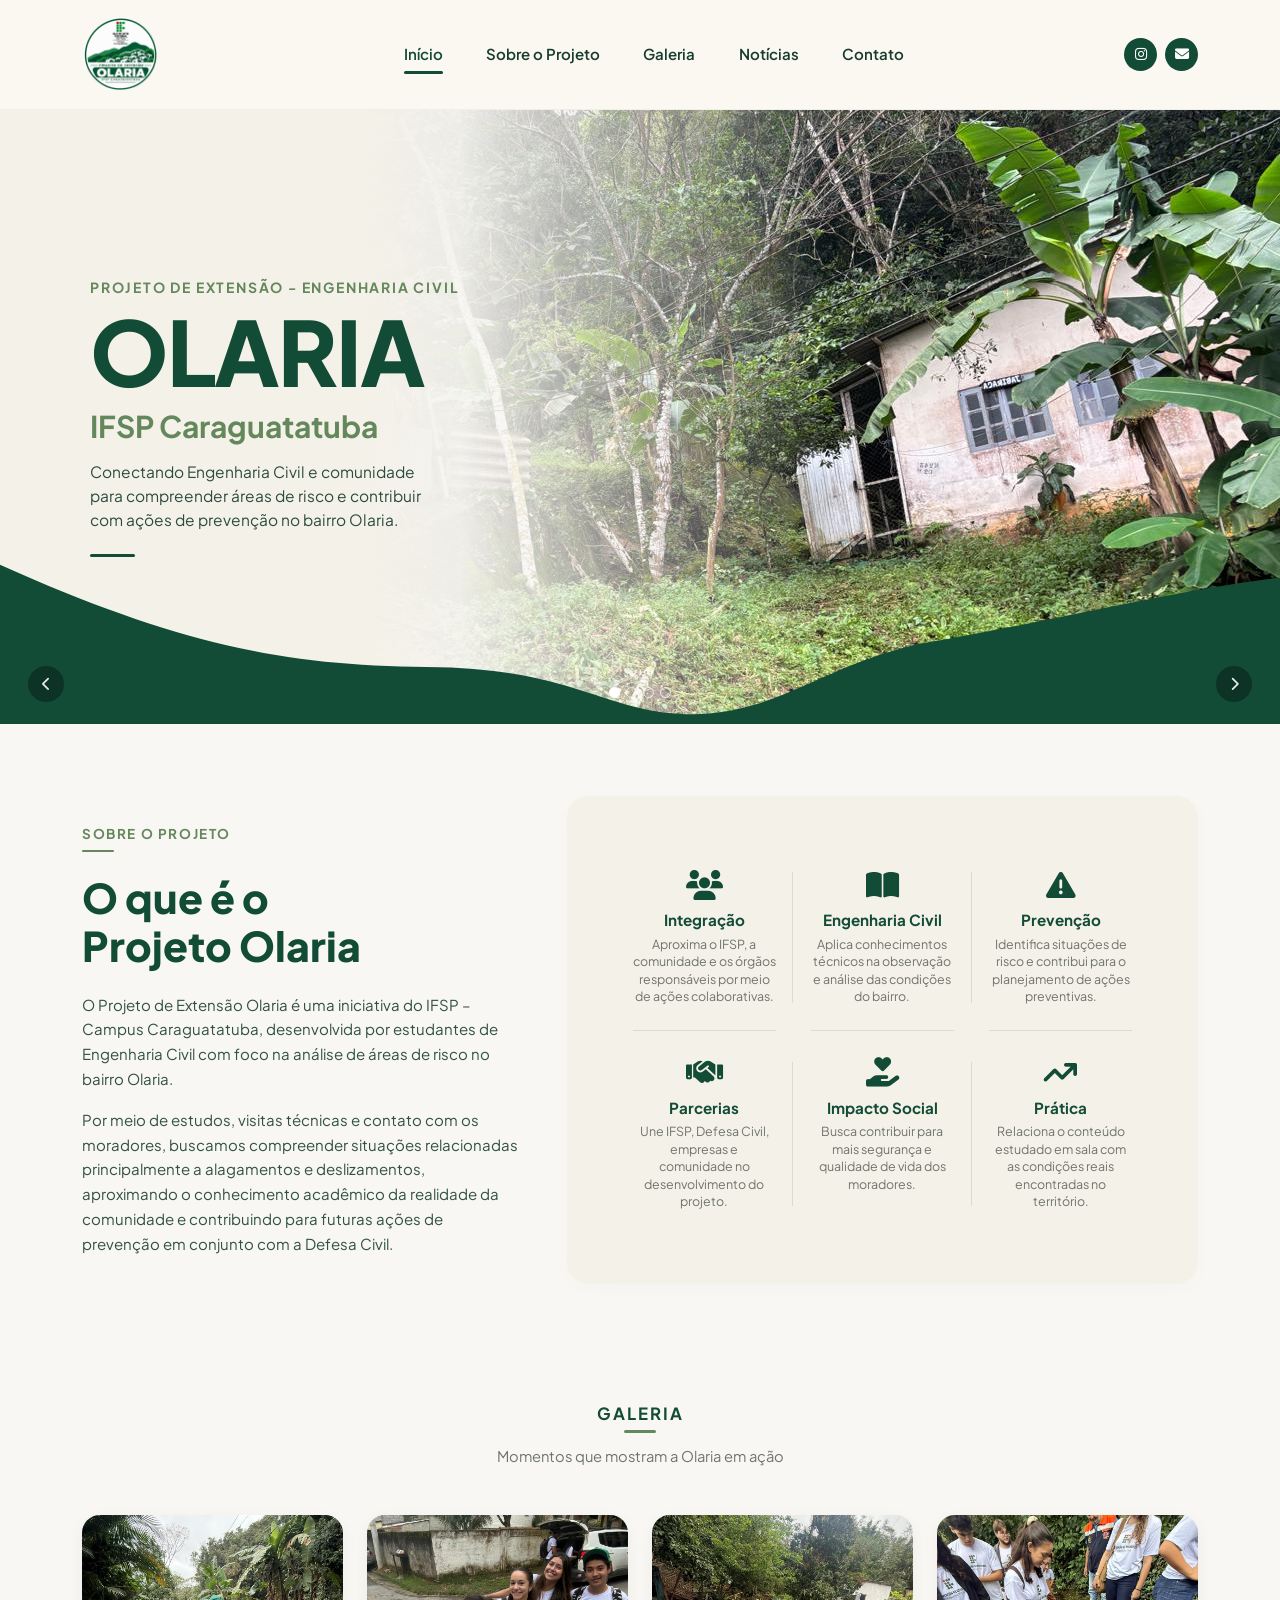
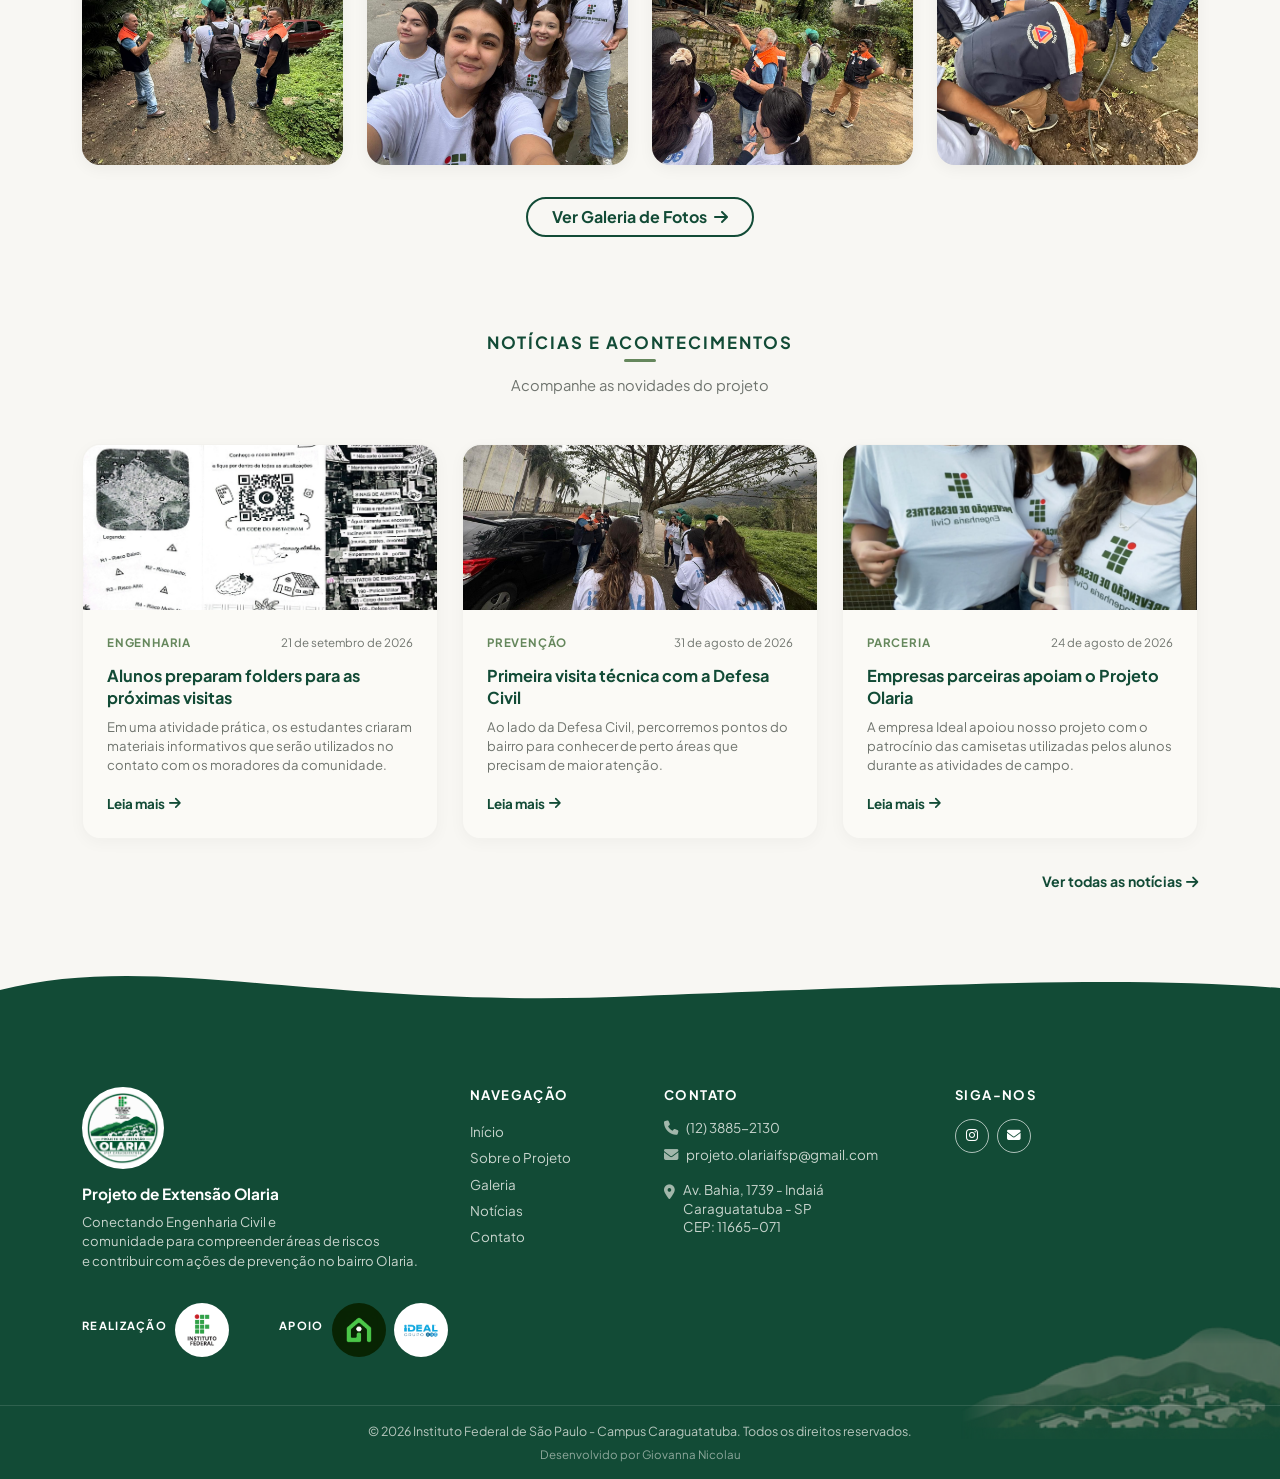
==== commit 8b87291f: "quarta noticia e logo da segunda parceria" ====
--- a/index.html
+++ b/index.html
@@ -580,12 +580,12 @@
                   </div> 
                 </div>
                 <div class="footer-apoio mt-4 d-flex align-items-center gap-2"><span class="footer-apoio-titulo">APOIO</span>
+                  <div class="footer-apoio-logo mt-2" style="background-color: #082403;">
+                    <a href="https://www.instagram.com/litoral.madeiras/" target="_blank"><img src="img/parceiro2.png" alt="Litora Madeiras"/></a>
+                  </div>
                   <div class="footer-apoio-logo mt-2">
                     <a href="https://idealgrupo.com.br/" target="_blank"><img src="img/parceiro.png" alt="Ideal"/></a>
                   </div>
-                  <!-- <div class="footer-apoio-logo mt-2">
-                    <a href="https://idealgrupo.com.br/" target="_blank"><img src="img/parceiro2.jpg" alt="Ideal"/></a>
-                  </div> -->
                 </div>
               </div>
             </div>
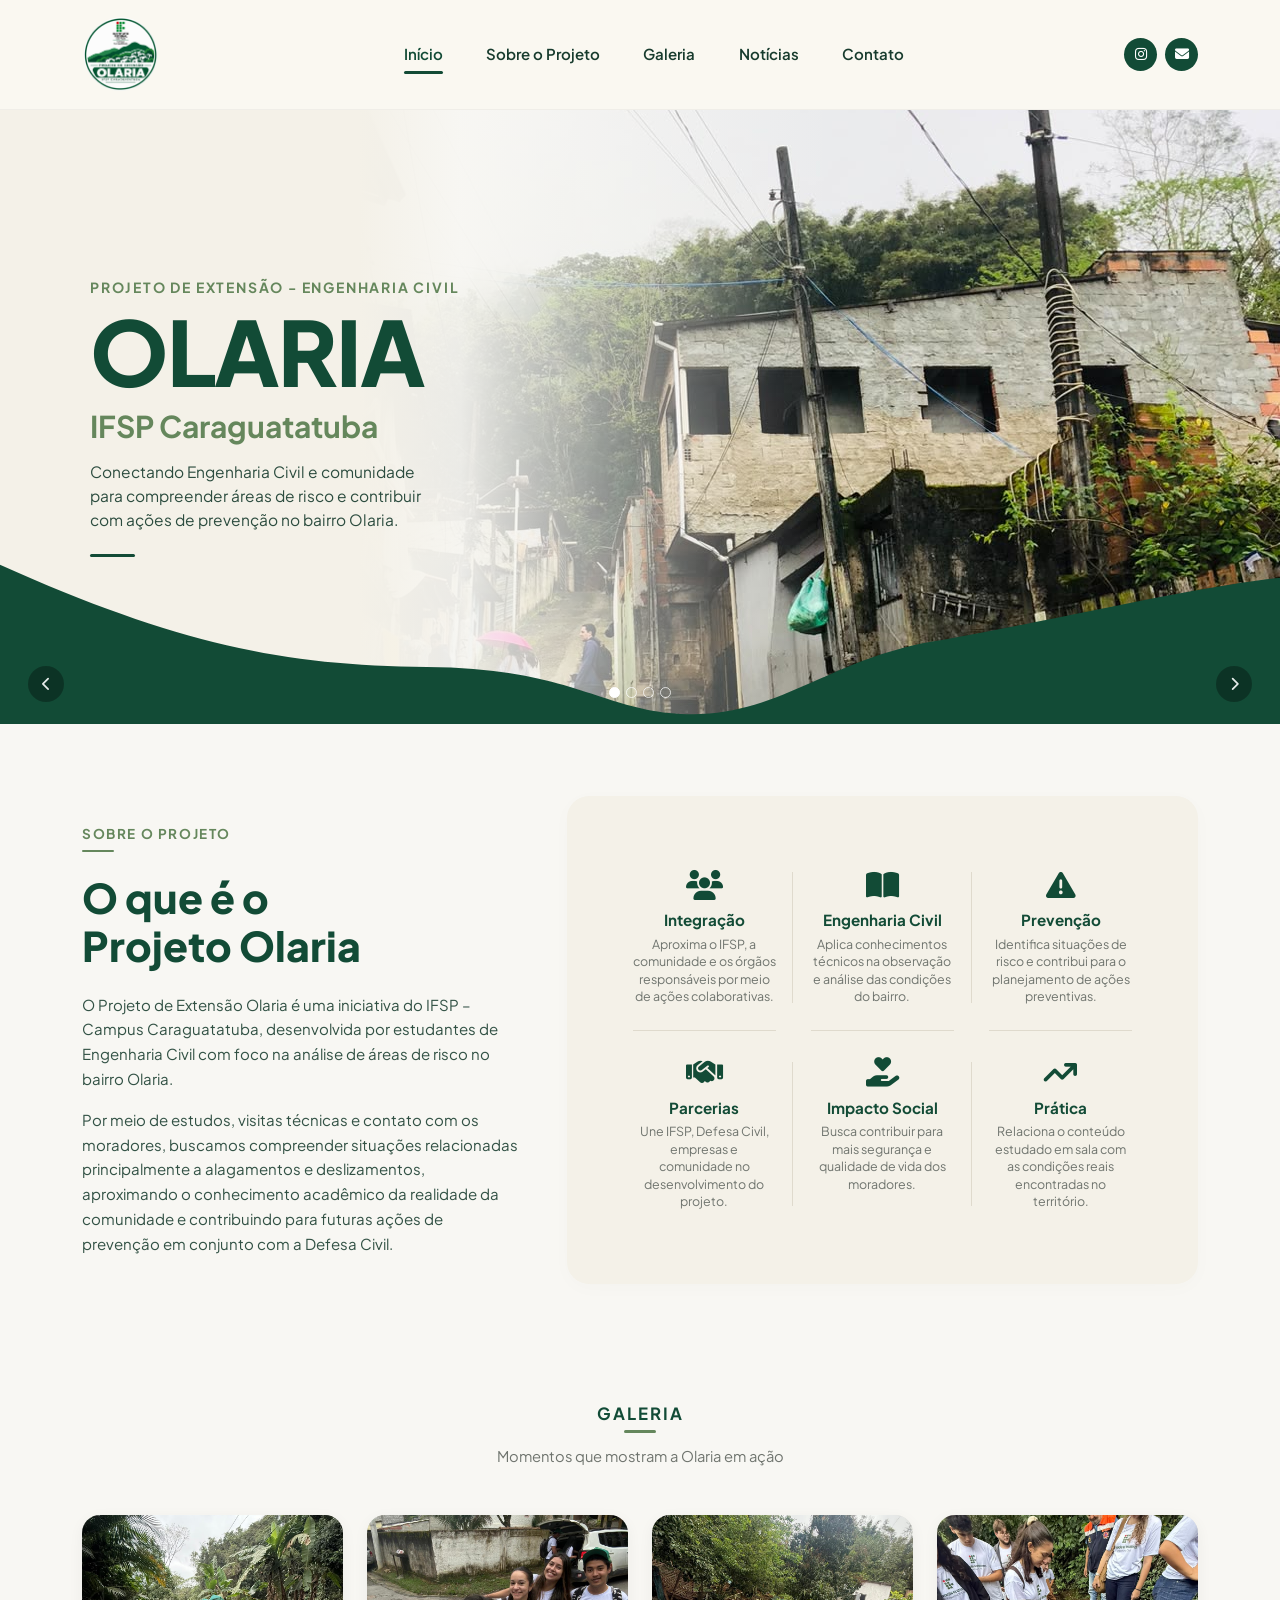
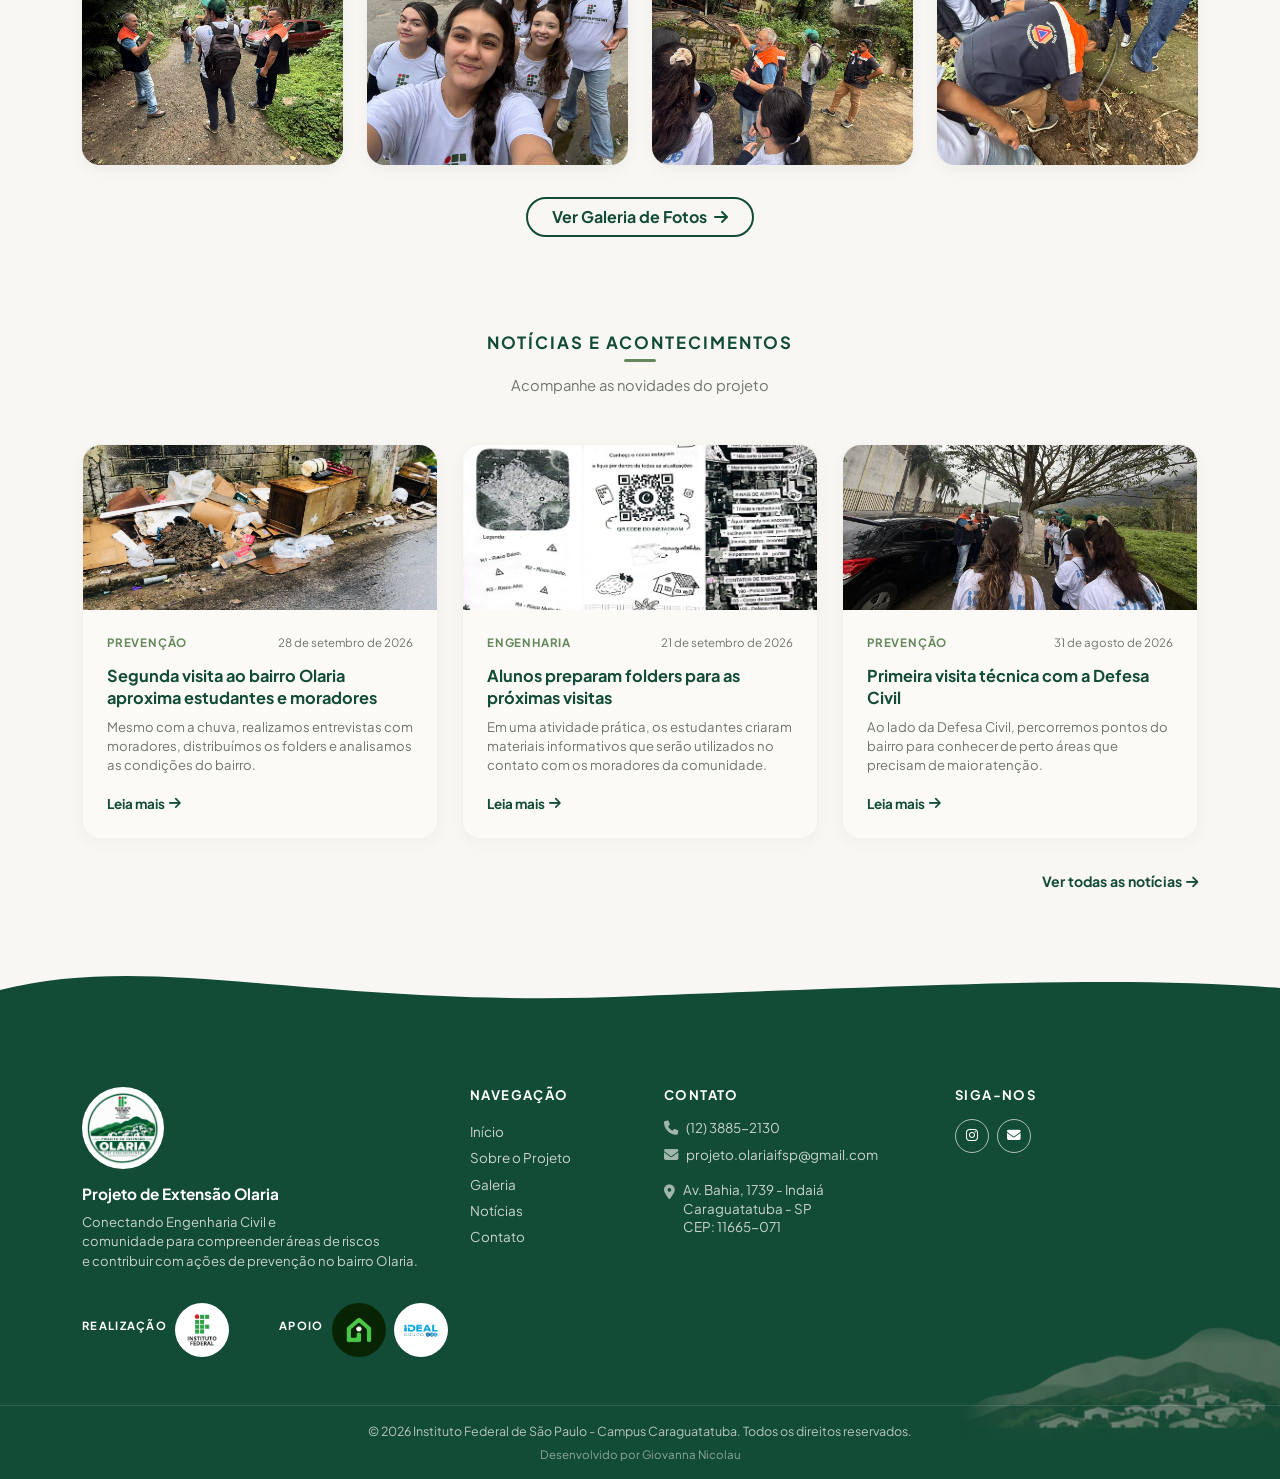
==== commit bba735c3: "new photo in the carroussel" ====
--- a/index.html
+++ b/index.html
@@ -204,7 +204,7 @@
           <!-- Slide 1 (Fiel ao Mockup) -->
           <div class="carousel-item active">
             <img
-              src="img/galeria22.jpeg"
+              src="img/galeria33.jpeg"
               class="banner-foto img-h position-rb"
               alt="Casas do bairro Olaria cercadas por montanhas e vegetação"
             />
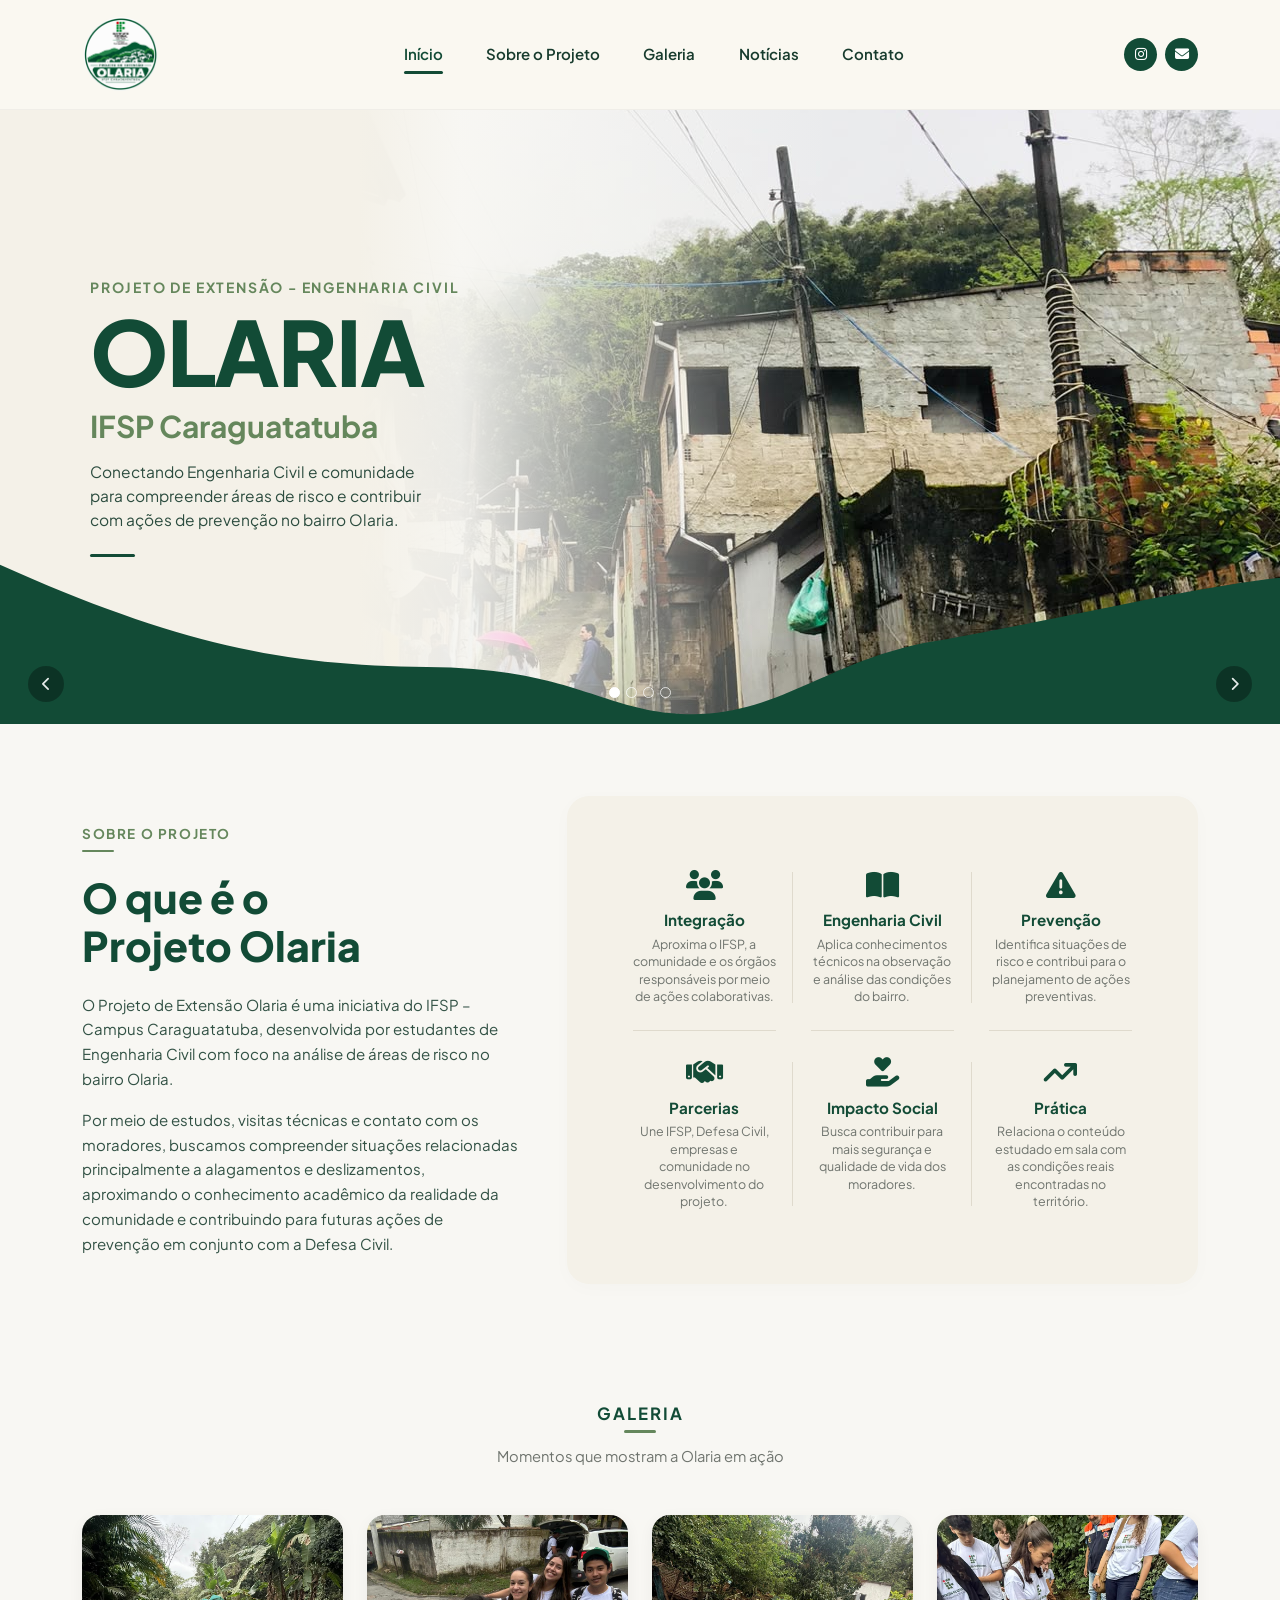
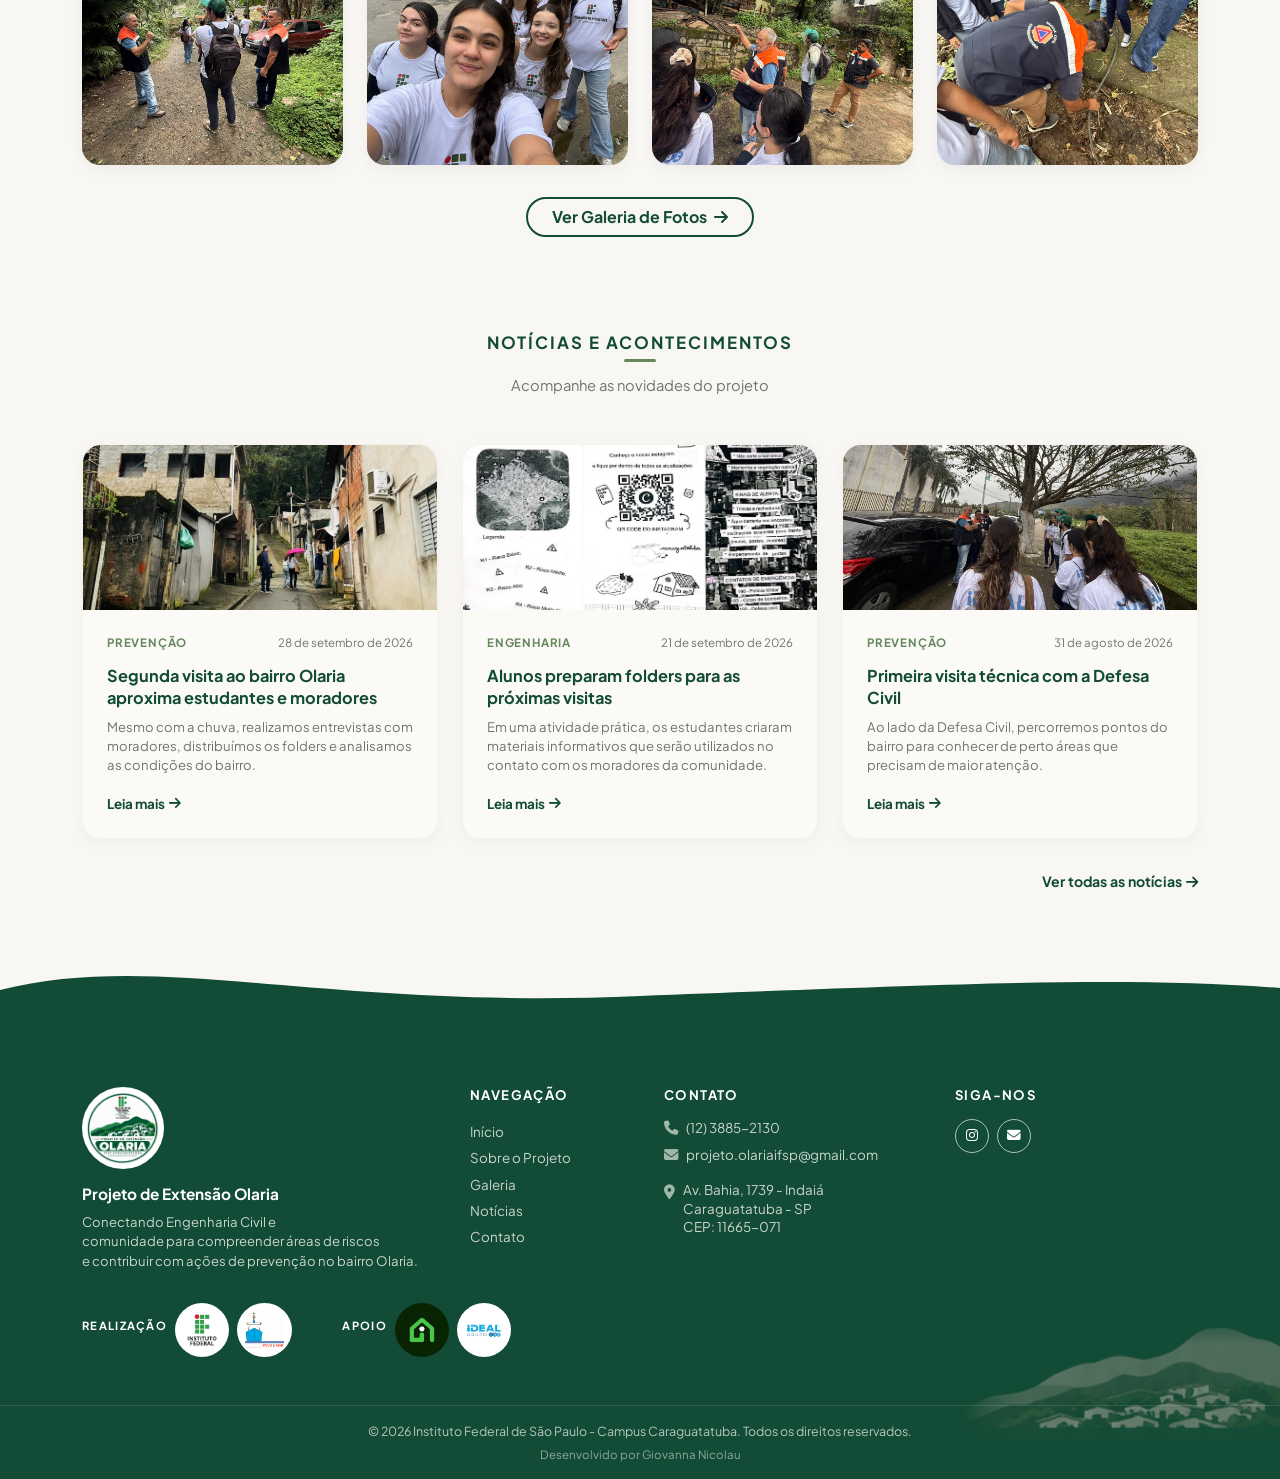
==== commit 547934e6: "nova logo de realização do projeto" ====
--- a/index.html
+++ b/index.html
@@ -578,6 +578,9 @@
                   <div class="footer-apoio-logo mt-2">
                     <a href="https://www.ifspcaraguatatuba.edu.br/" target="_blank"><img src="img/ifsp.png" alt="IFSP"/></a>
                   </div> 
+                  <div class="footer-apoio-logo mt-2">
+                    <a href="https://www.ifspcaraguatatuba.edu.br/" target="_blank"><img src="img/PovoeMar.png" alt="IFSP"/></a>
+                  </div>
                 </div>
                 <div class="footer-apoio mt-4 d-flex align-items-center gap-2"><span class="footer-apoio-titulo">APOIO</span>
                   <div class="footer-apoio-logo mt-2" style="background-color: #082403;">
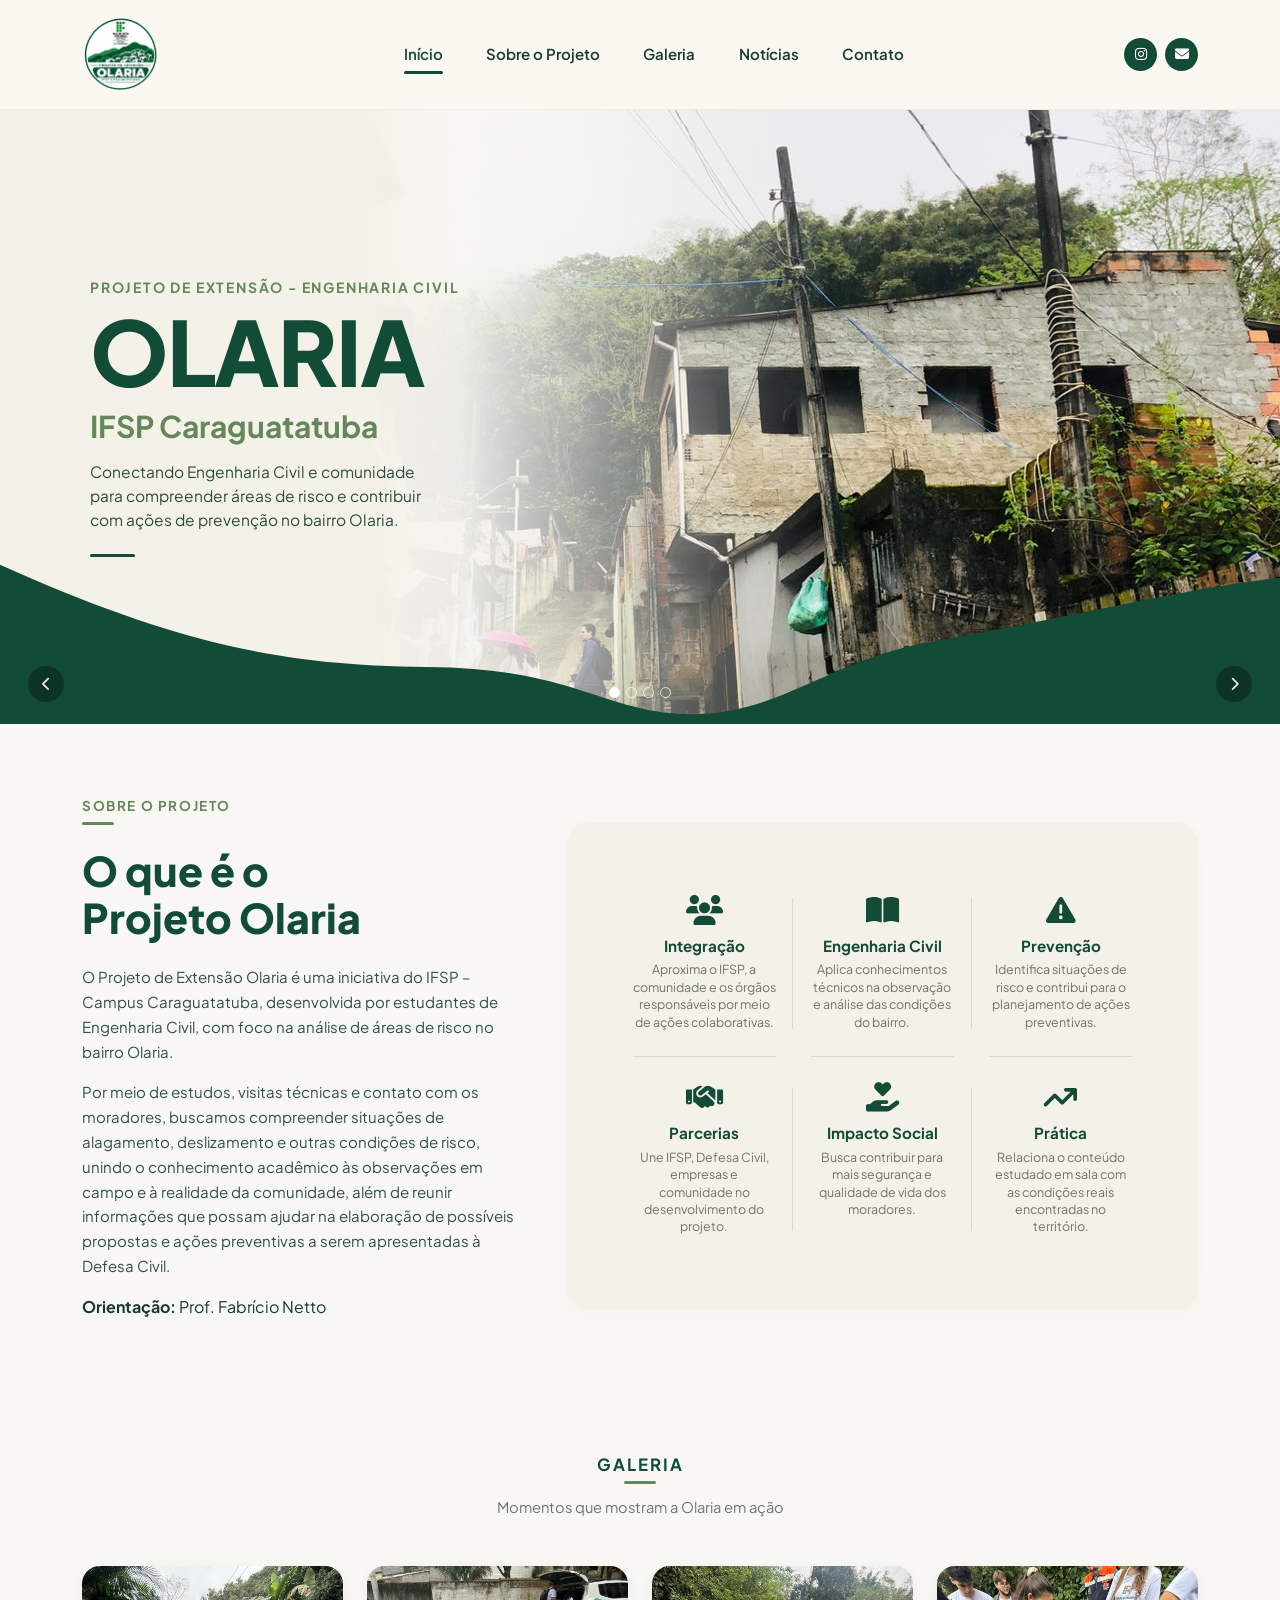
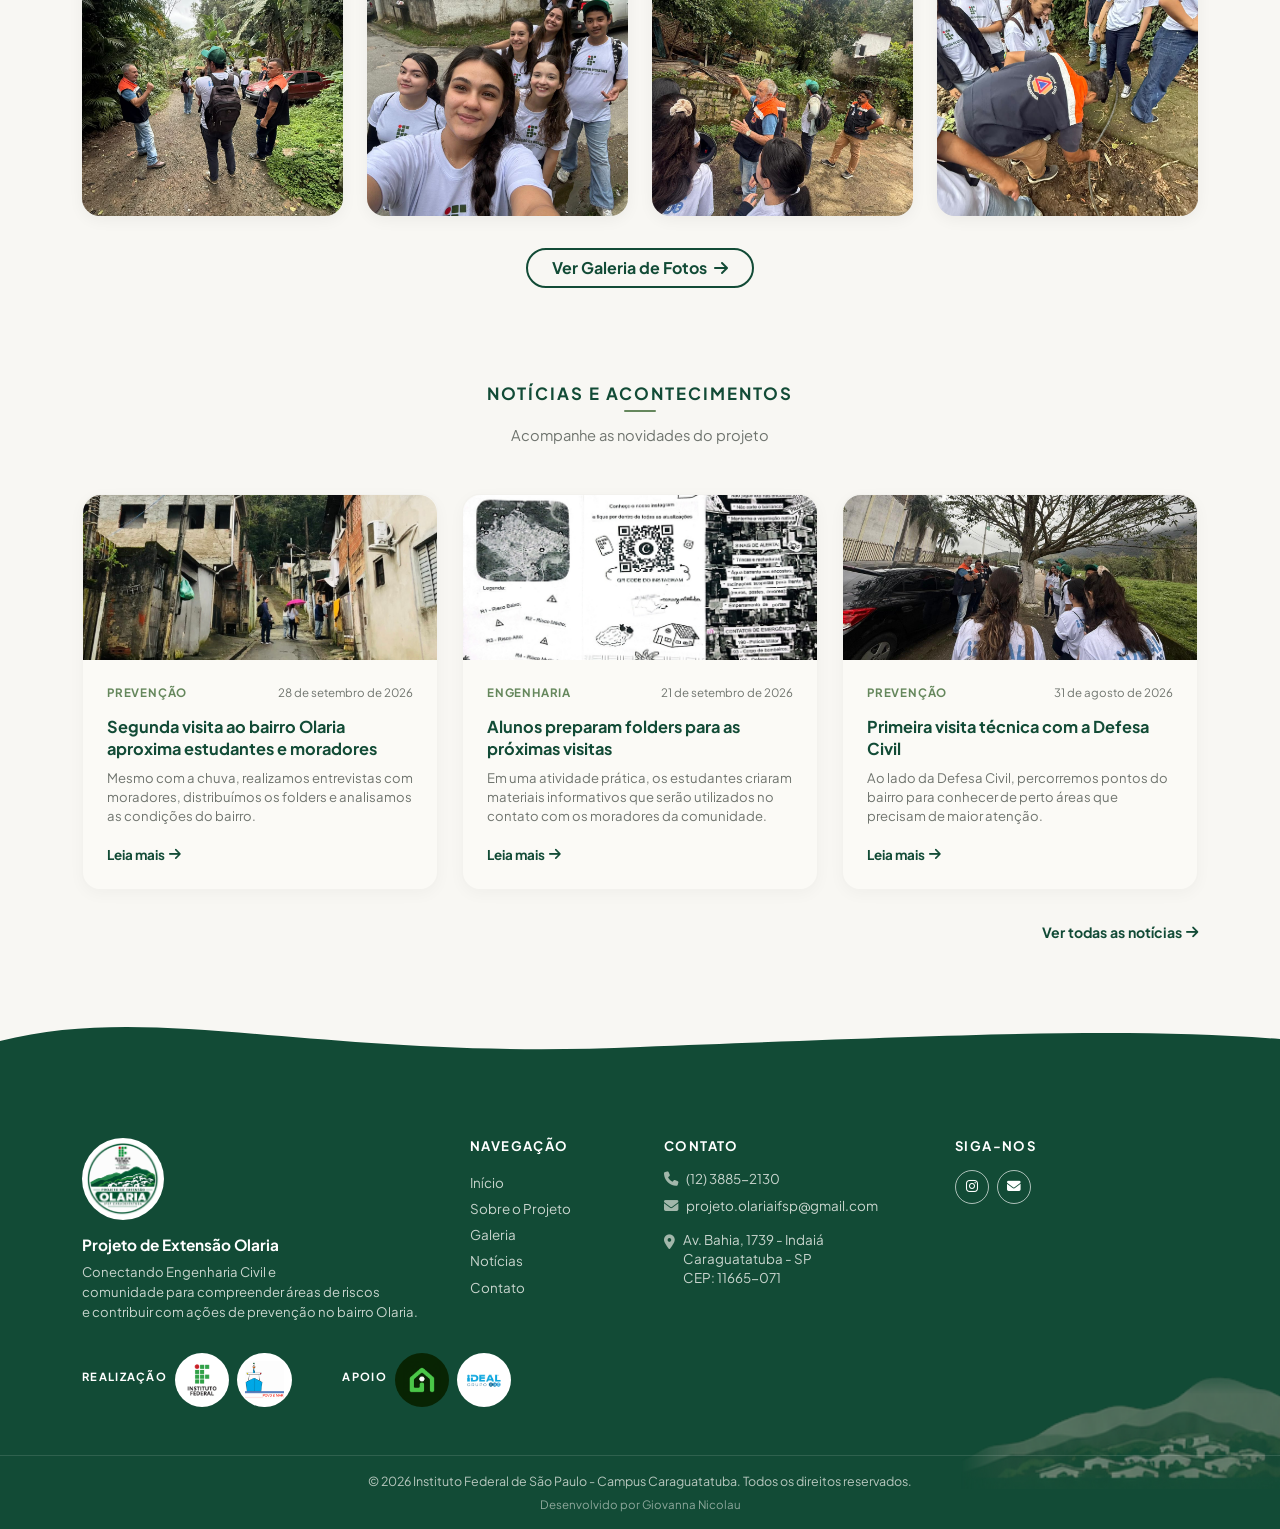
==== commit c55093f5: "add nome do professor orientador" ====
--- a/index.html
+++ b/index.html
@@ -343,12 +343,14 @@
               <h2 class="sobre-title">O que é o<br />Projeto Olaria</h2>
 
               <p class="sobre-paragrafo mb-3">
-                O Projeto de Extensão Olaria é uma iniciativa do IFSP – Campus Caraguatatuba, desenvolvida por estudantes de Engenharia Civil com foco na análise de áreas de risco no bairro Olaria.
+                O Projeto de Extensão Olaria é uma iniciativa do IFSP – Campus Caraguatatuba, desenvolvida por estudantes de Engenharia Civil, com foco na análise de áreas de risco no bairro Olaria.
               </p>
 
-              <p class="sobre-paragrafo mb-0">
-                Por meio de estudos, visitas técnicas e contato com os moradores, buscamos compreender situações relacionadas principalmente a alagamentos e deslizamentos, aproximando o conhecimento acadêmico da realidade da comunidade e contribuindo para futuras ações de prevenção em conjunto com a Defesa Civil.
+              <p class="sobre-paragrafo mb-3">
+                Por meio de estudos, visitas técnicas e contato com os moradores, buscamos compreender situações de alagamento, deslizamento e outras condições de risco, unindo o conhecimento acadêmico às observações em campo e à realidade da comunidade, além de reunir informações que possam ajudar na elaboração de possíveis propostas e ações preventivas a serem apresentadas à Defesa Civil.
               </p>
+
+              <p><b>Orientação:</b> Prof. Fabrício Netto</p>
             </div>
 
             <!-- Coluna de Destaques à Direita (Grade Bege) -->
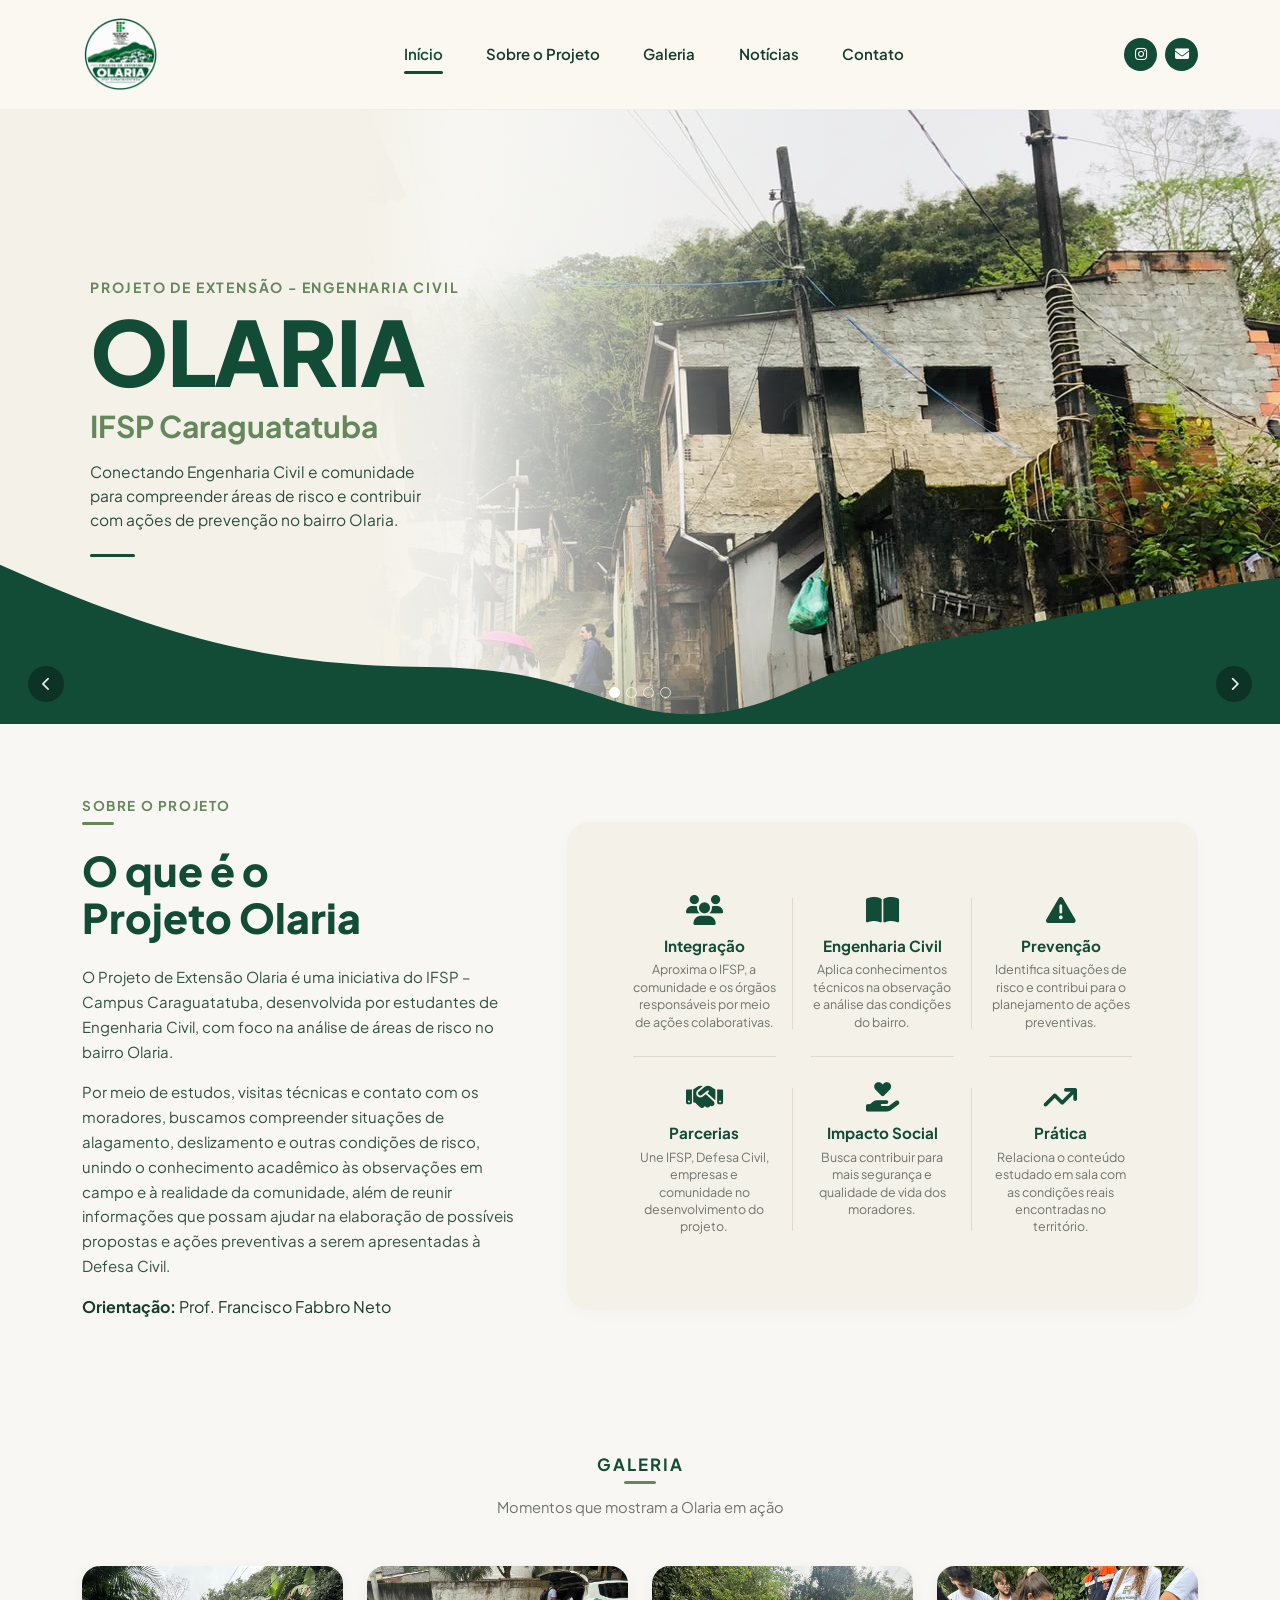
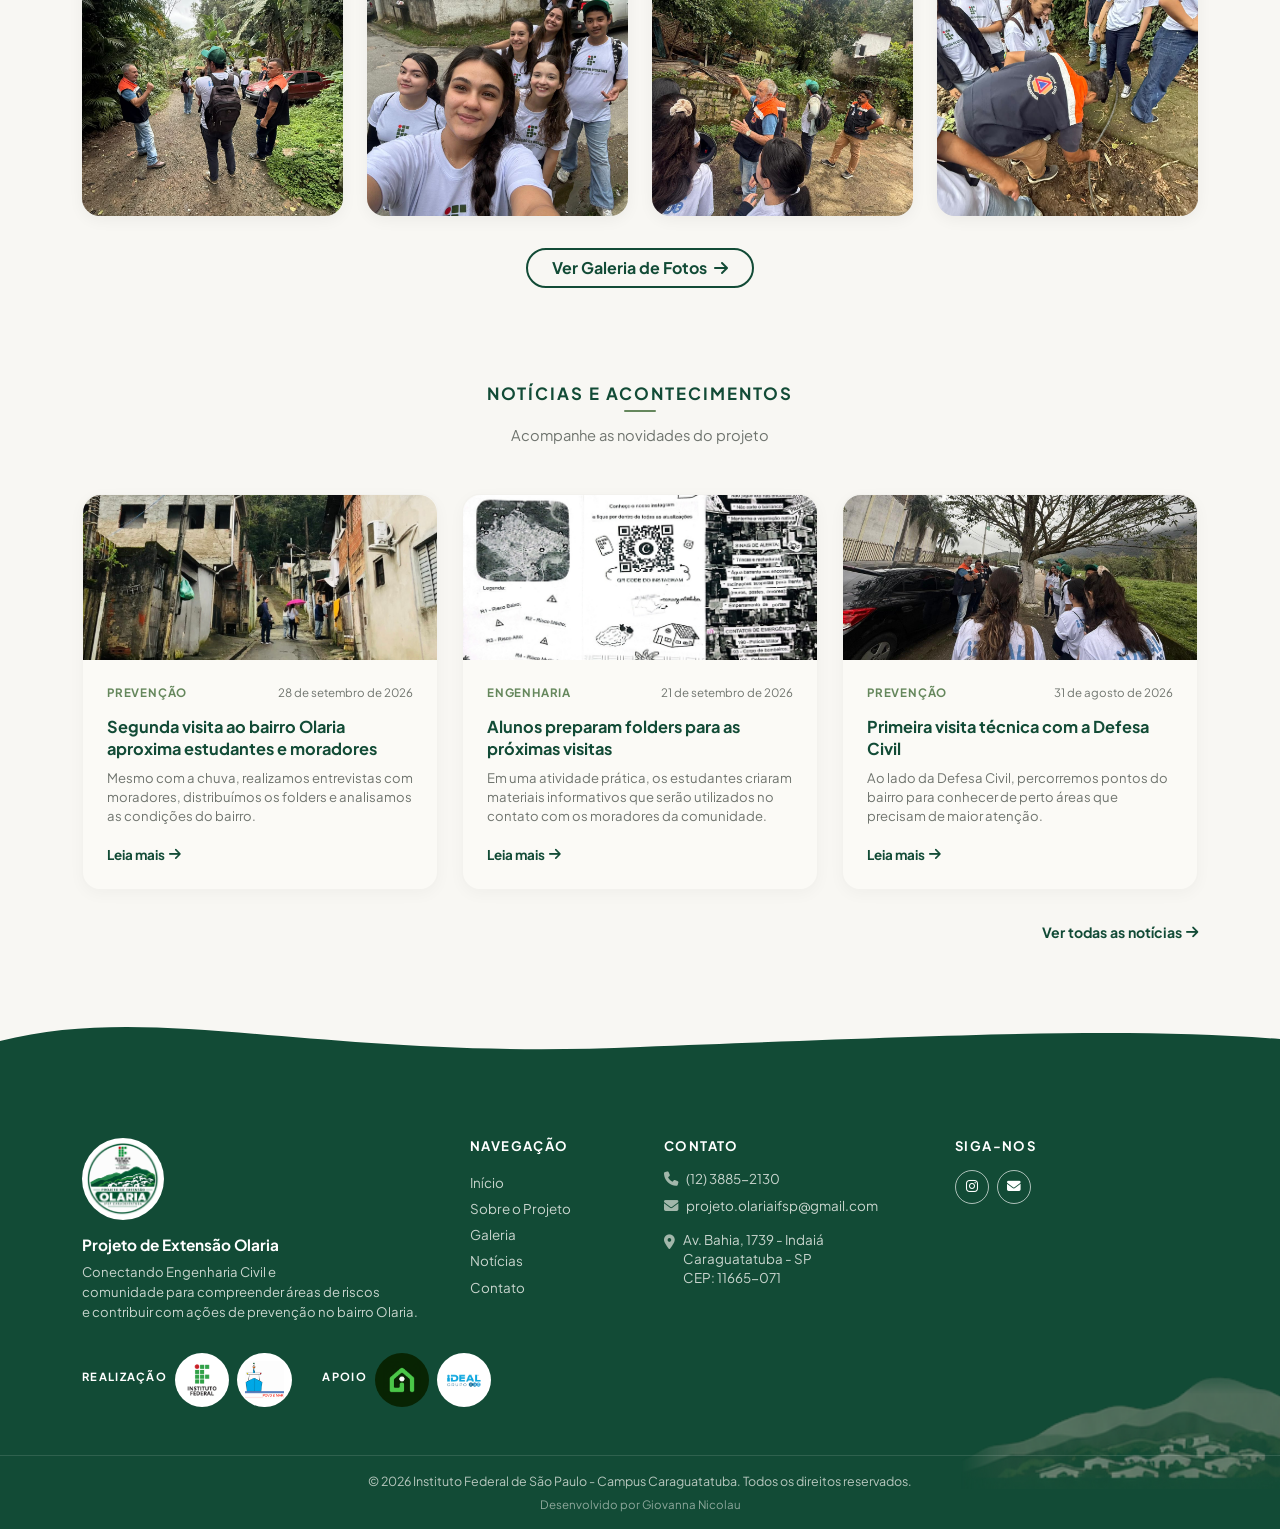
==== commit 33d2e537: "add nome orientador" ====
--- a/index.html
+++ b/index.html
@@ -350,7 +350,7 @@
                 Por meio de estudos, visitas técnicas e contato com os moradores, buscamos compreender situações de alagamento, deslizamento e outras condições de risco, unindo o conhecimento acadêmico às observações em campo e à realidade da comunidade, além de reunir informações que possam ajudar na elaboração de possíveis propostas e ações preventivas a serem apresentadas à Defesa Civil.
               </p>
 
-              <p><b>Orientação:</b> Prof. Fabrício Netto</p>
+              <p><b>Orientação:</b> Prof. Francisco Fabbro Neto</p>
             </div>
 
             <!-- Coluna de Destaques à Direita (Grade Bege) -->
@@ -575,7 +575,7 @@
                 e contribuir com ações de prevenção no bairro Olaria.
               </p>
 
-              <div class="d-flex" style="gap: 50px;">
+              <div class="d-flex" style="gap: 30px;">
                 <div class="footer-apoio mt-4 d-flex align-items-center gap-2"><span class="footer-apoio-titulo">REALIZAÇÃO</span>
                   <div class="footer-apoio-logo mt-2">
                     <a href="https://www.ifspcaraguatatuba.edu.br/" target="_blank"><img src="img/ifsp.png" alt="IFSP"/></a>
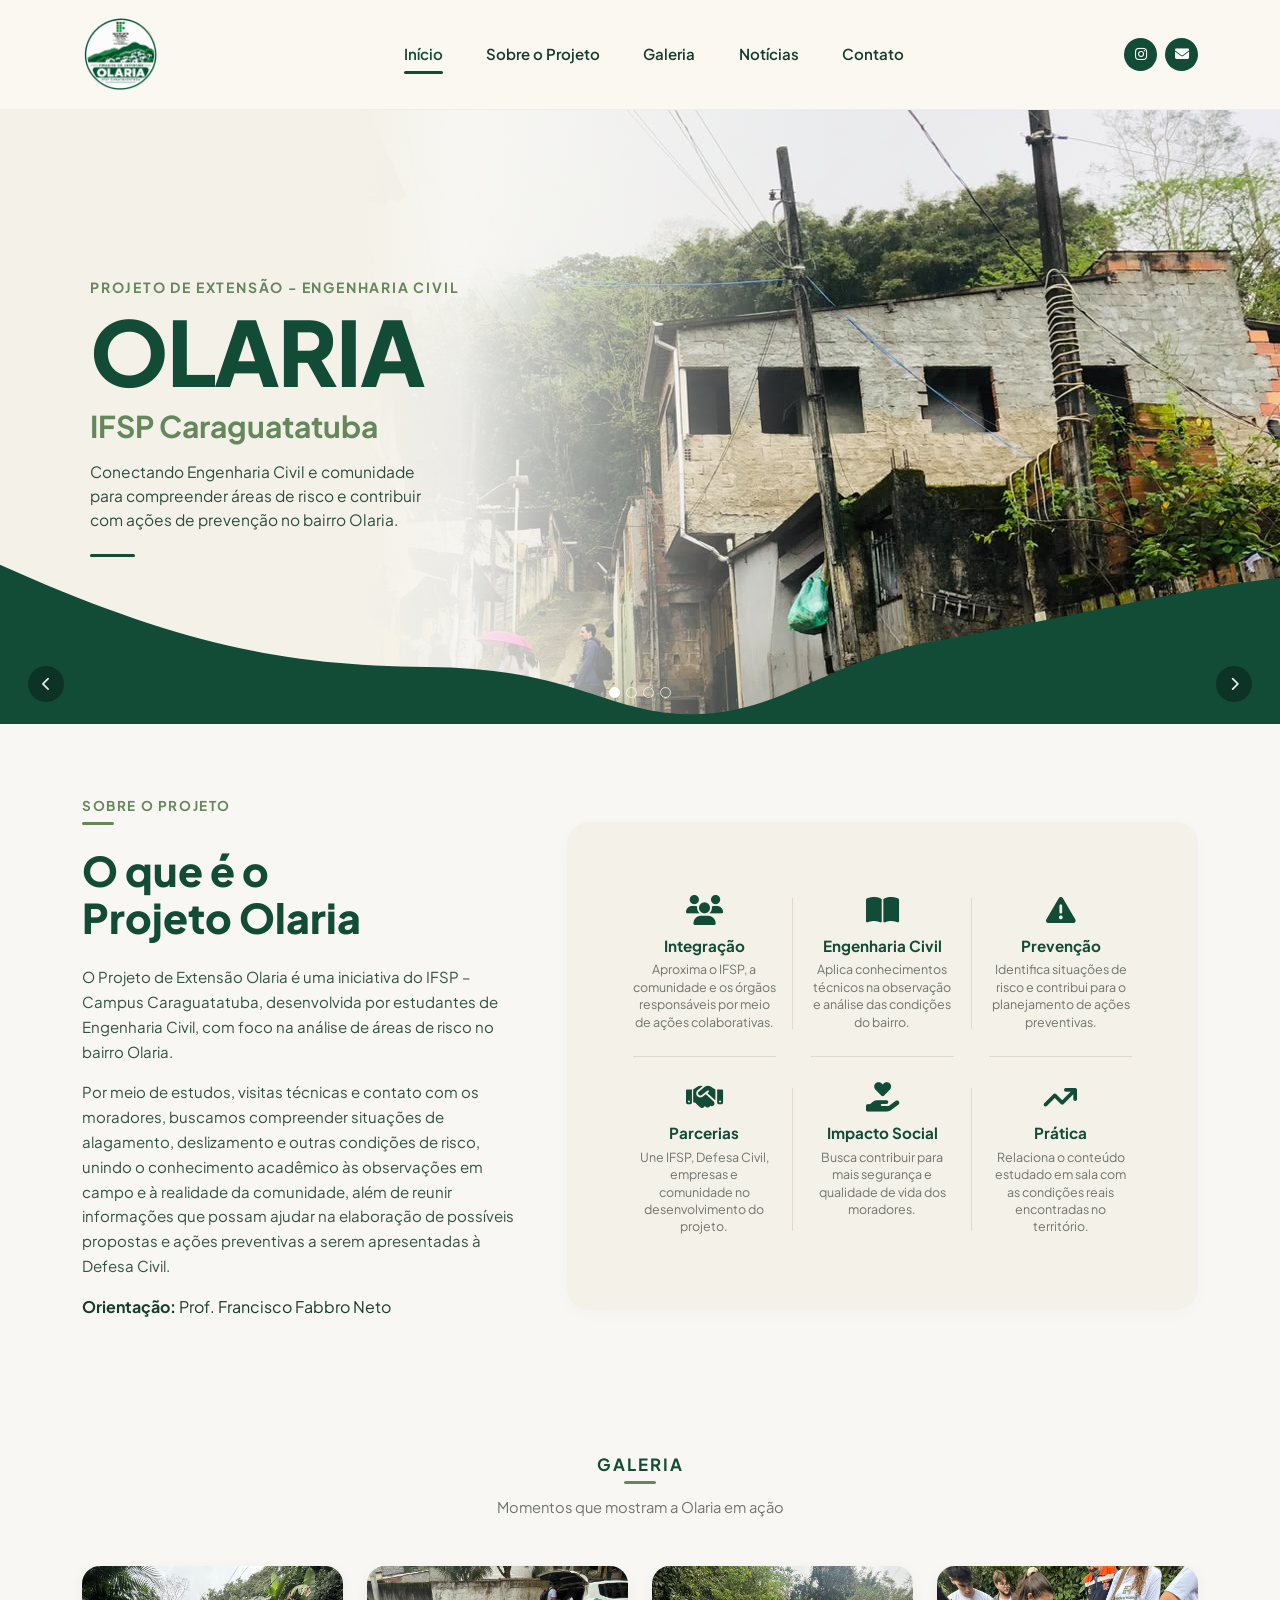
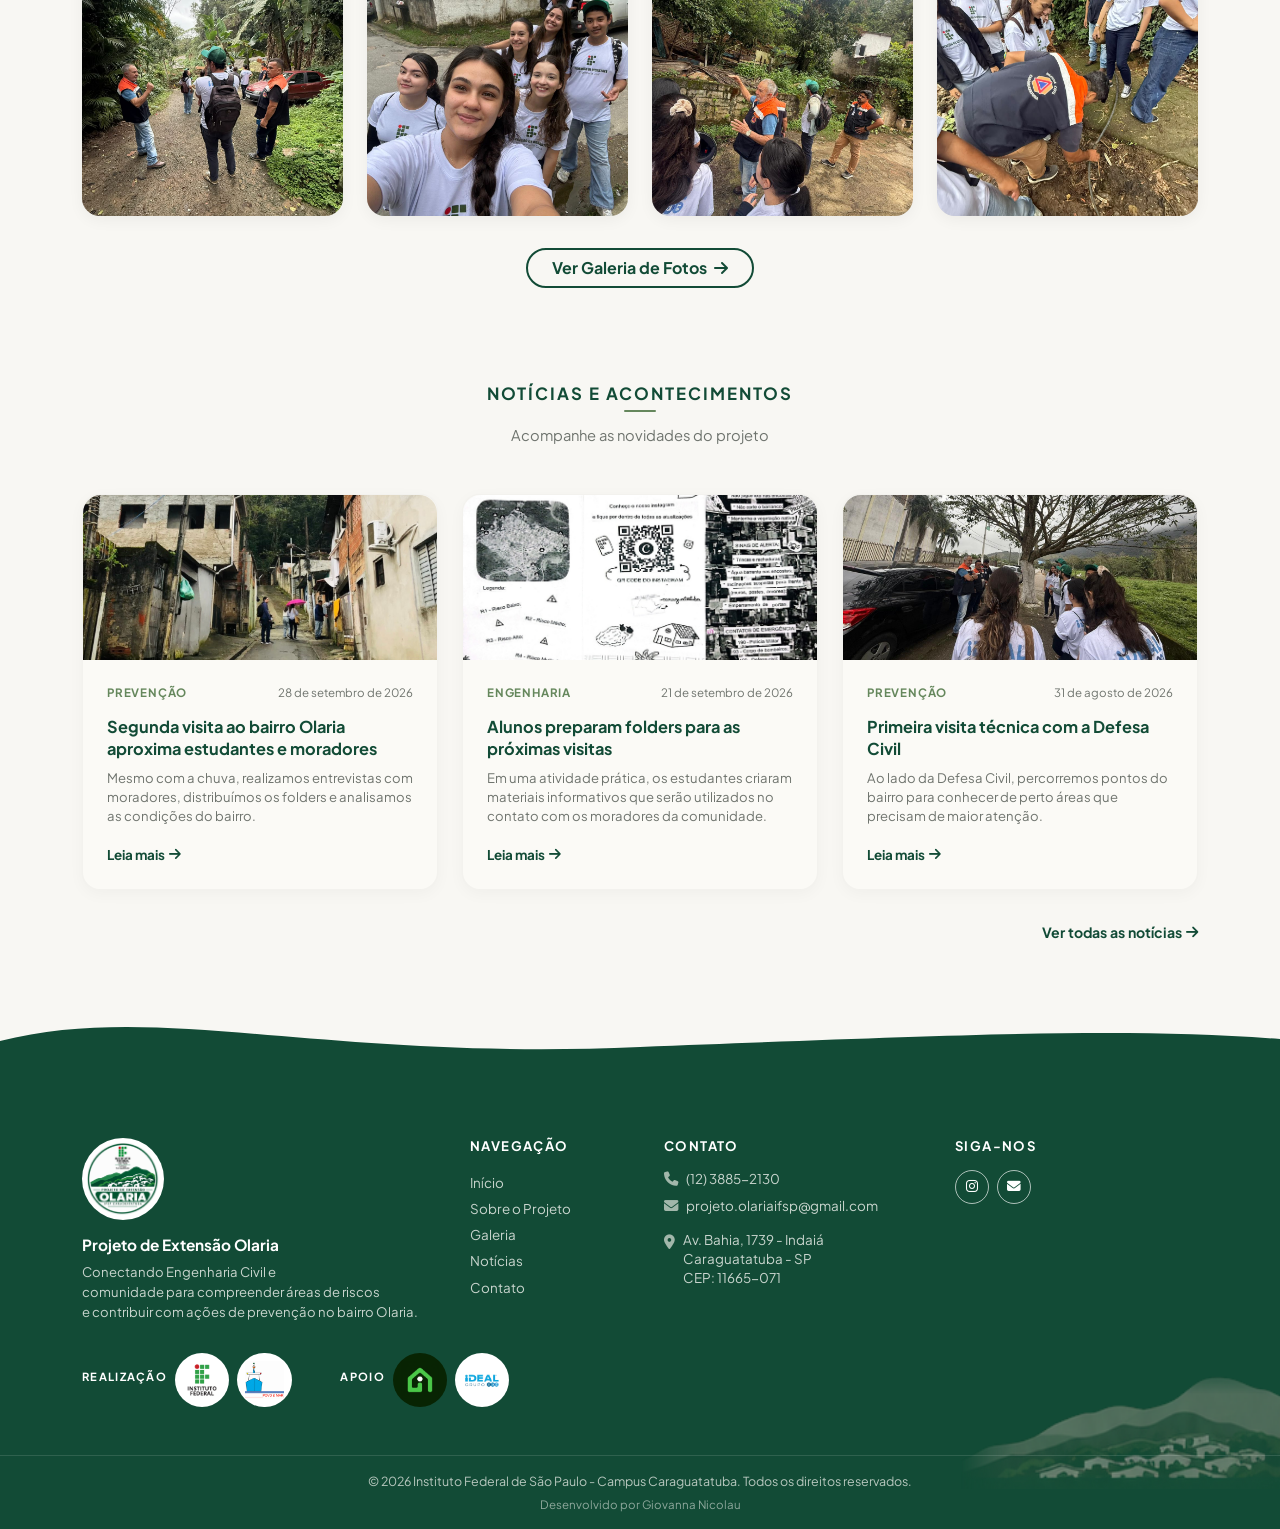
==== commit da48c22a: "logo footer responsivo" ====
--- a/index.html
+++ b/index.html
@@ -575,7 +575,7 @@
                 e contribuir com ações de prevenção no bairro Olaria.
               </p>
 
-              <div class="d-flex" style="gap: 30px;">
+              <div class="d-flex flex-column flex-sm-row gap-sm-5">
                 <div class="footer-apoio mt-4 d-flex align-items-center gap-2"><span class="footer-apoio-titulo">REALIZAÇÃO</span>
                   <div class="footer-apoio-logo mt-2">
                     <a href="https://www.ifspcaraguatatuba.edu.br/" target="_blank"><img src="img/ifsp.png" alt="IFSP"/></a>
--- a/style.css
+++ b/style.css
@@ -895,4 +895,8 @@
   .banner .carousel-item > .container-xl {
     height: auto !important;
   }
-}
+  
+  /* .footer-apoio {
+
+  } */
+}
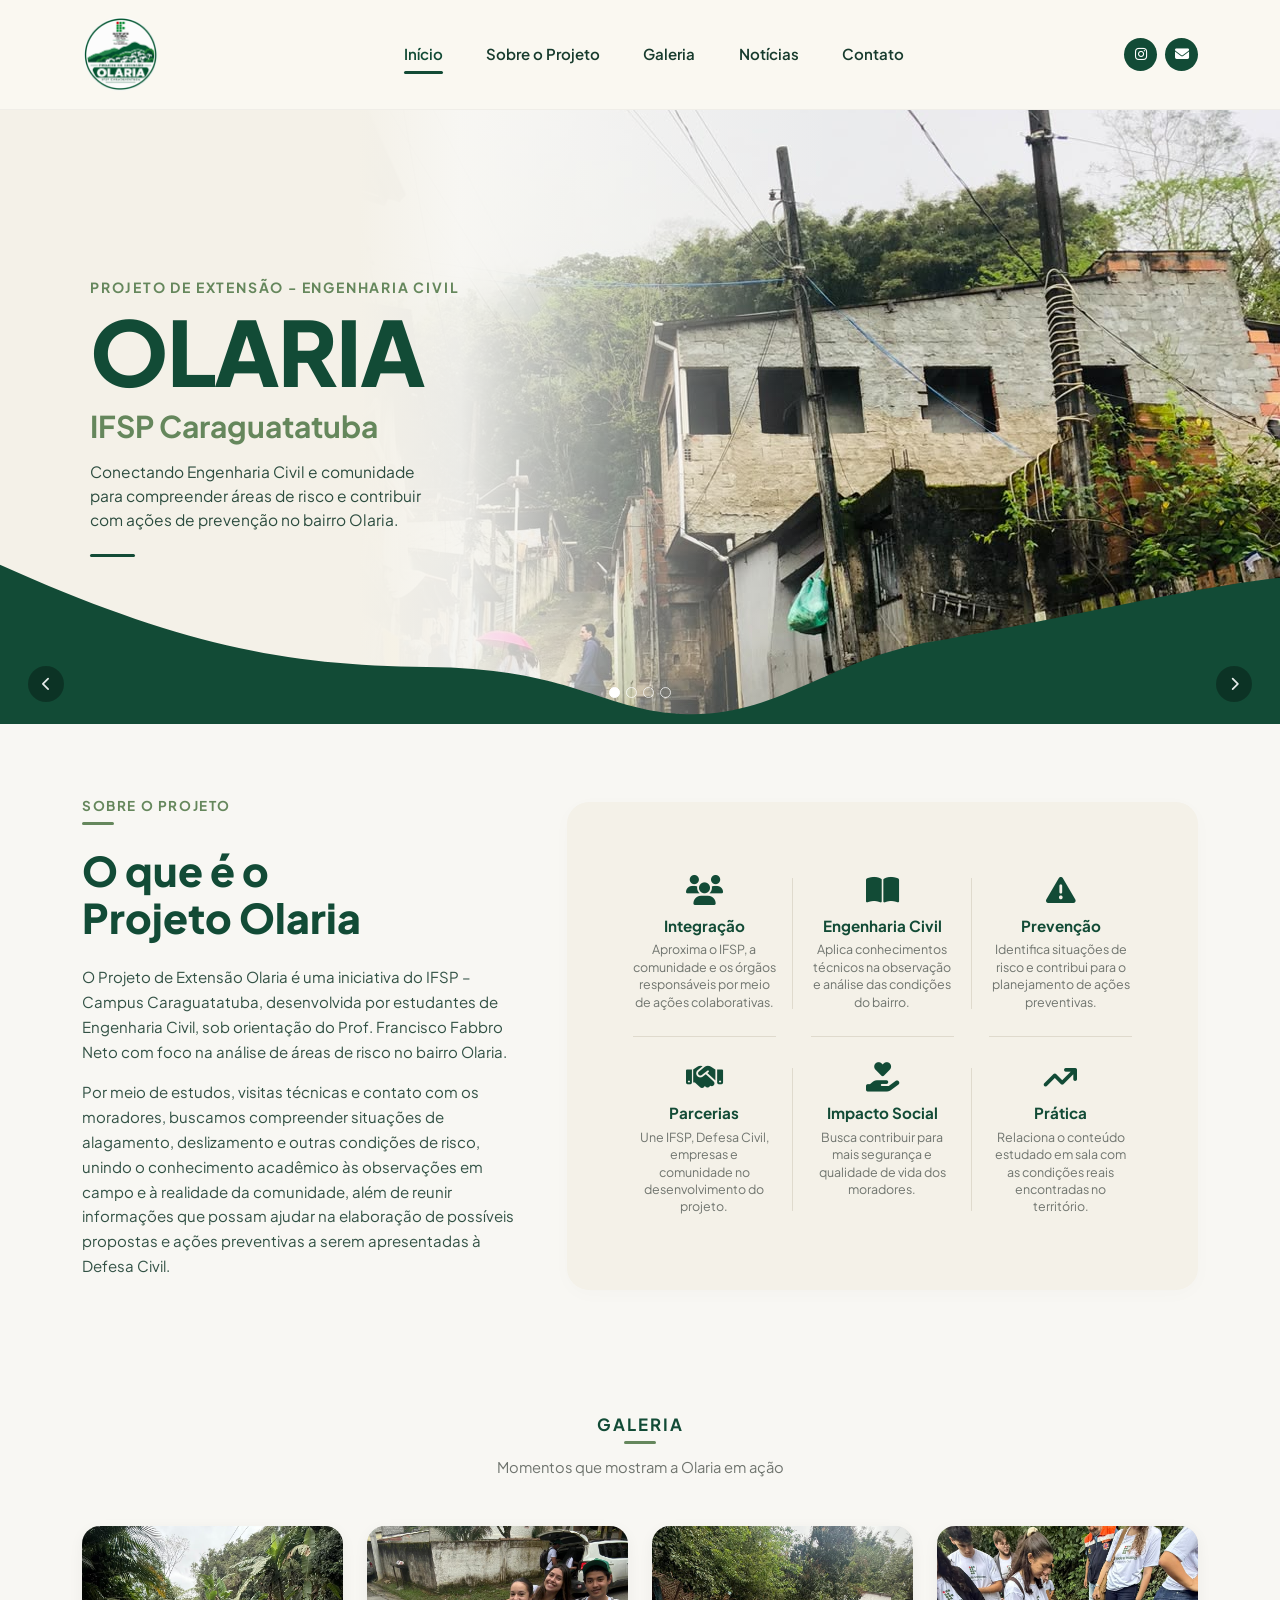
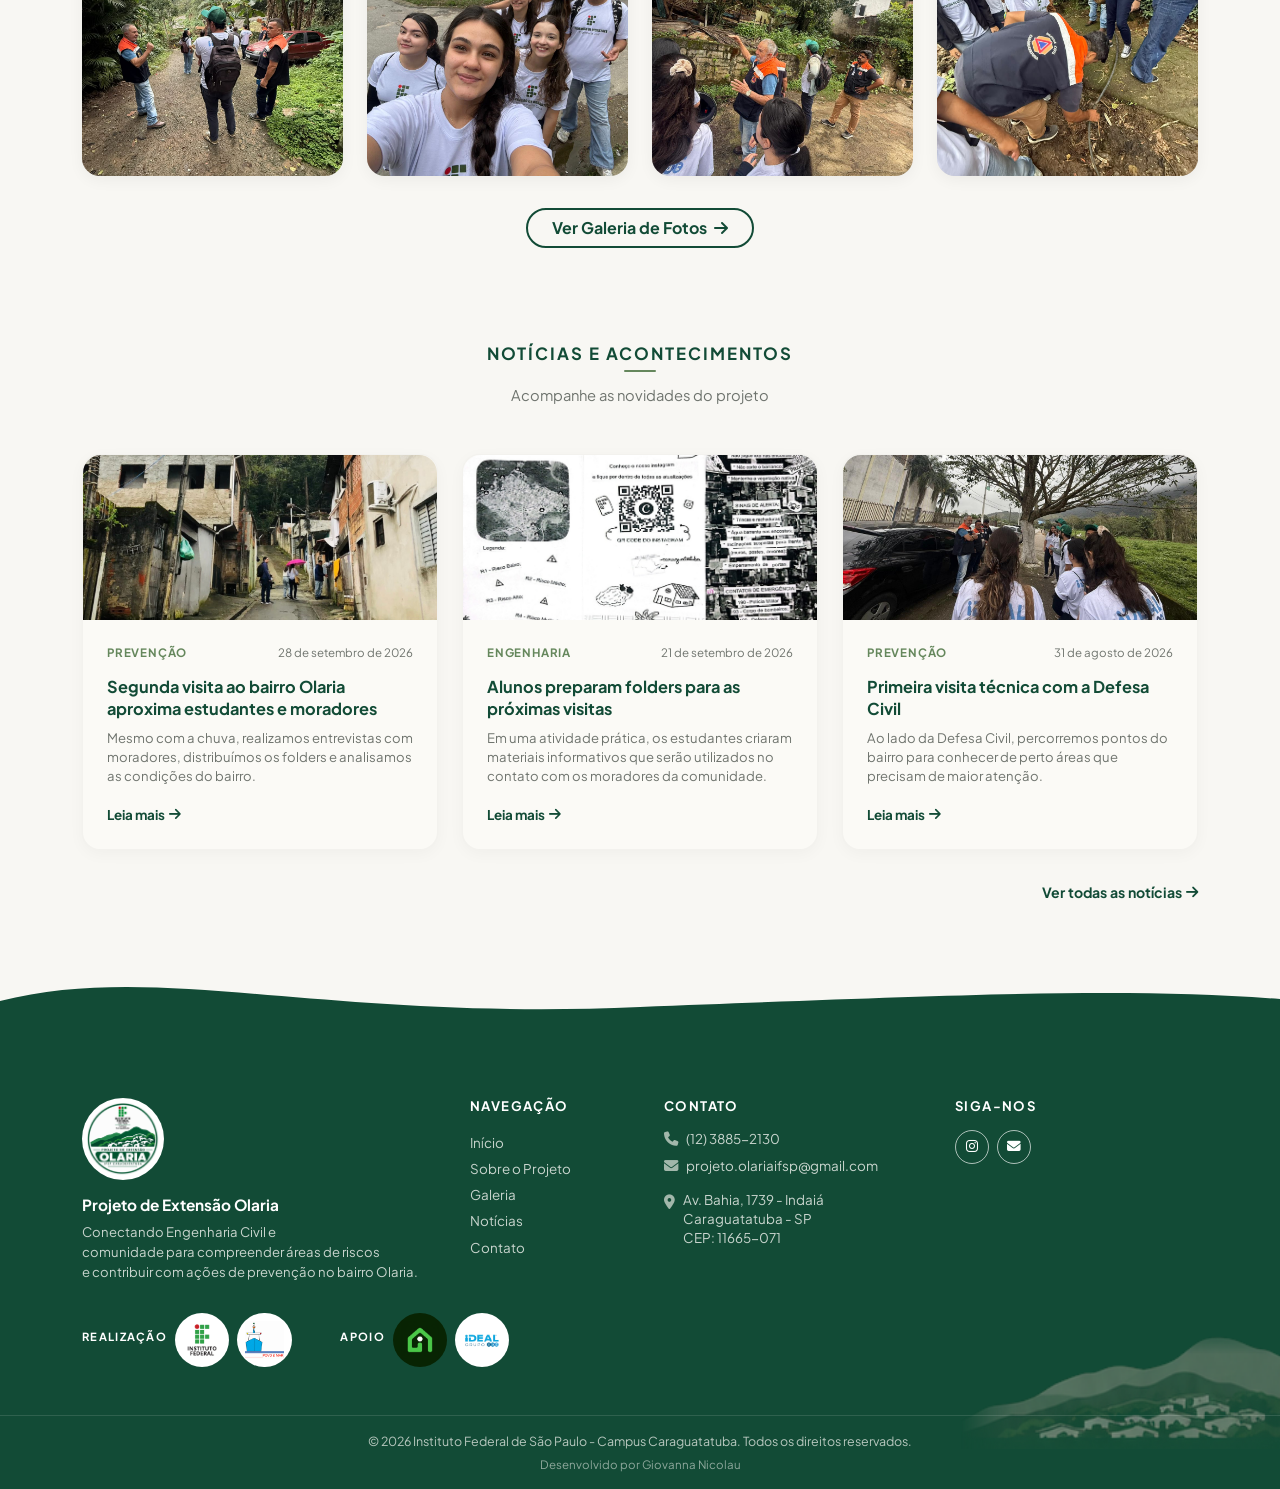
==== commit e763f1d4: "nome orientador adicionado" ====
--- a/index.html
+++ b/index.html
@@ -343,14 +343,12 @@
               <h2 class="sobre-title">O que é o<br />Projeto Olaria</h2>
 
               <p class="sobre-paragrafo mb-3">
-                O Projeto de Extensão Olaria é uma iniciativa do IFSP – Campus Caraguatatuba, desenvolvida por estudantes de Engenharia Civil, com foco na análise de áreas de risco no bairro Olaria.
+                O Projeto de Extensão Olaria é uma iniciativa do IFSP – Campus Caraguatatuba, desenvolvida por estudantes de Engenharia Civil, sob orientação do Prof. Francisco Fabbro Neto com foco na análise de áreas de risco no bairro Olaria.
               </p>
 
               <p class="sobre-paragrafo mb-3">
                 Por meio de estudos, visitas técnicas e contato com os moradores, buscamos compreender situações de alagamento, deslizamento e outras condições de risco, unindo o conhecimento acadêmico às observações em campo e à realidade da comunidade, além de reunir informações que possam ajudar na elaboração de possíveis propostas e ações preventivas a serem apresentadas à Defesa Civil.
               </p>
-
-              <p><b>Orientação:</b> Prof. Francisco Fabbro Neto</p>
             </div>
 
             <!-- Coluna de Destaques à Direita (Grade Bege) -->
